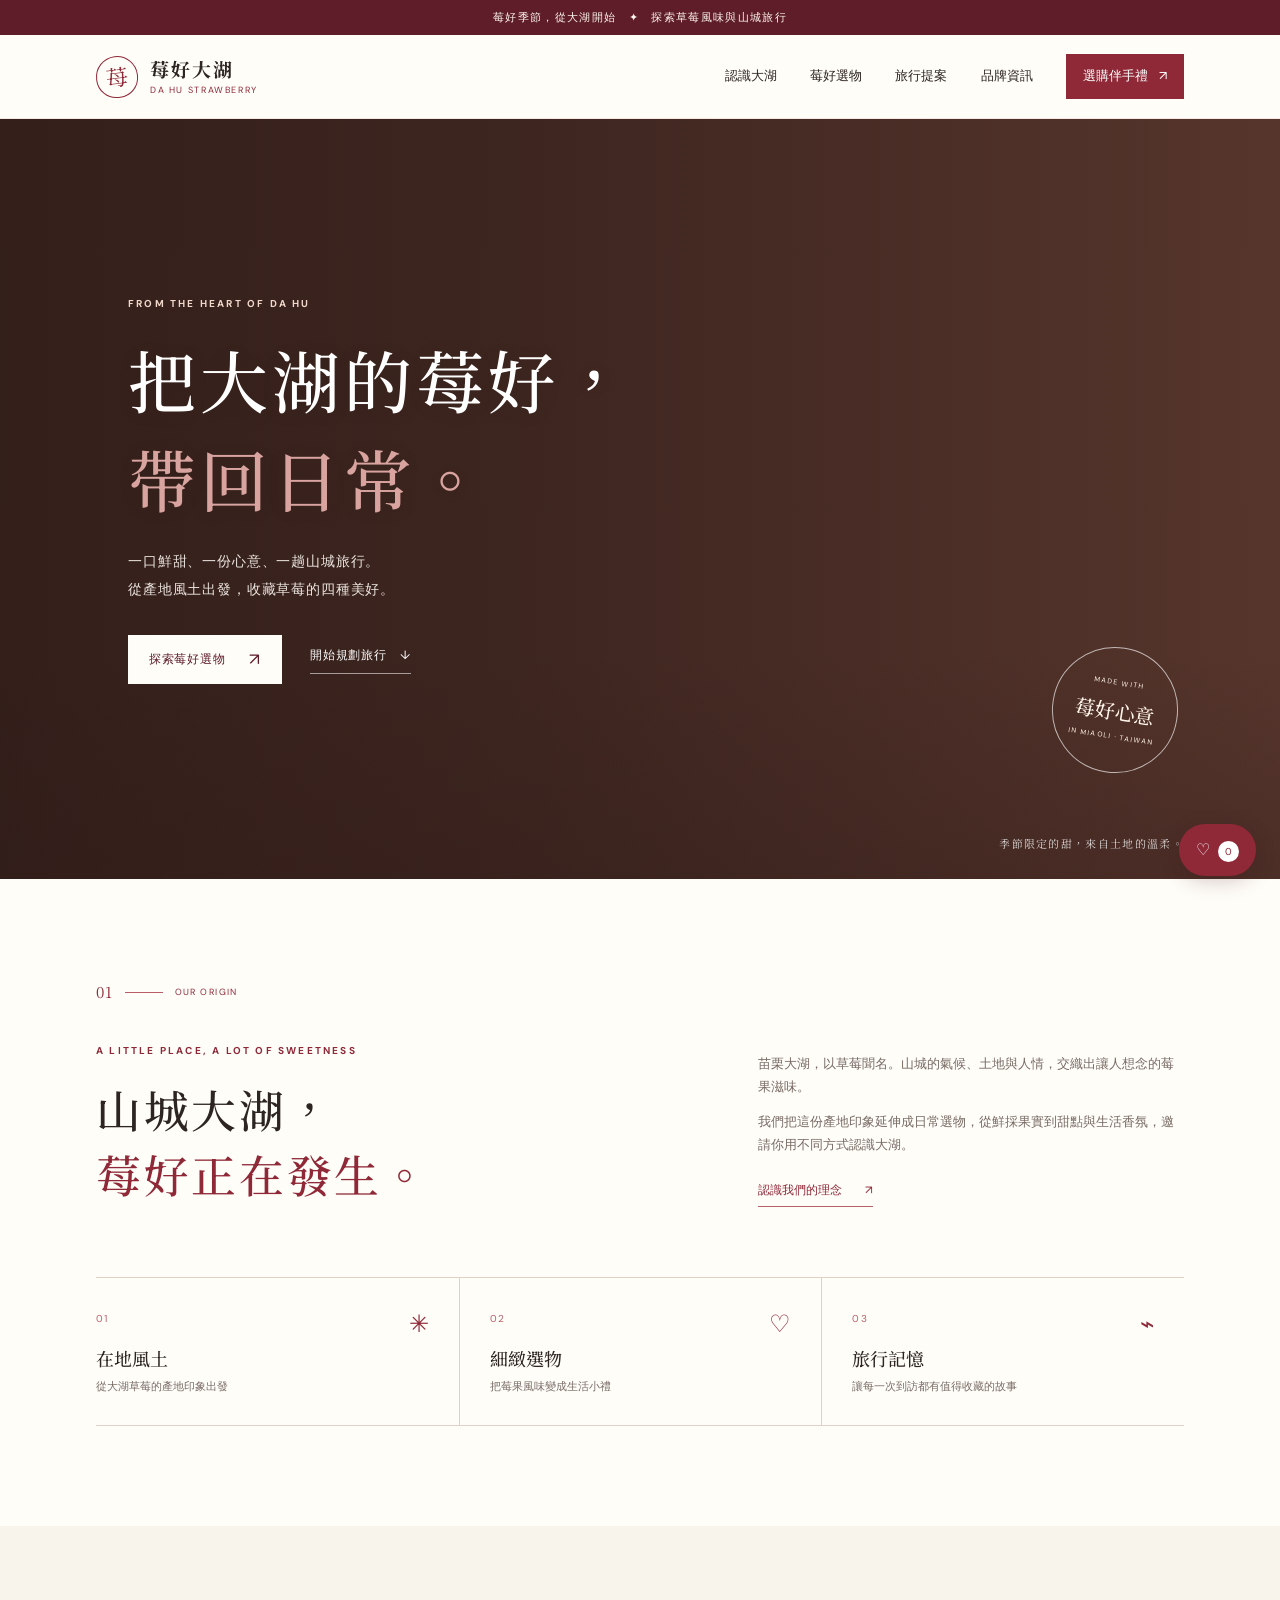
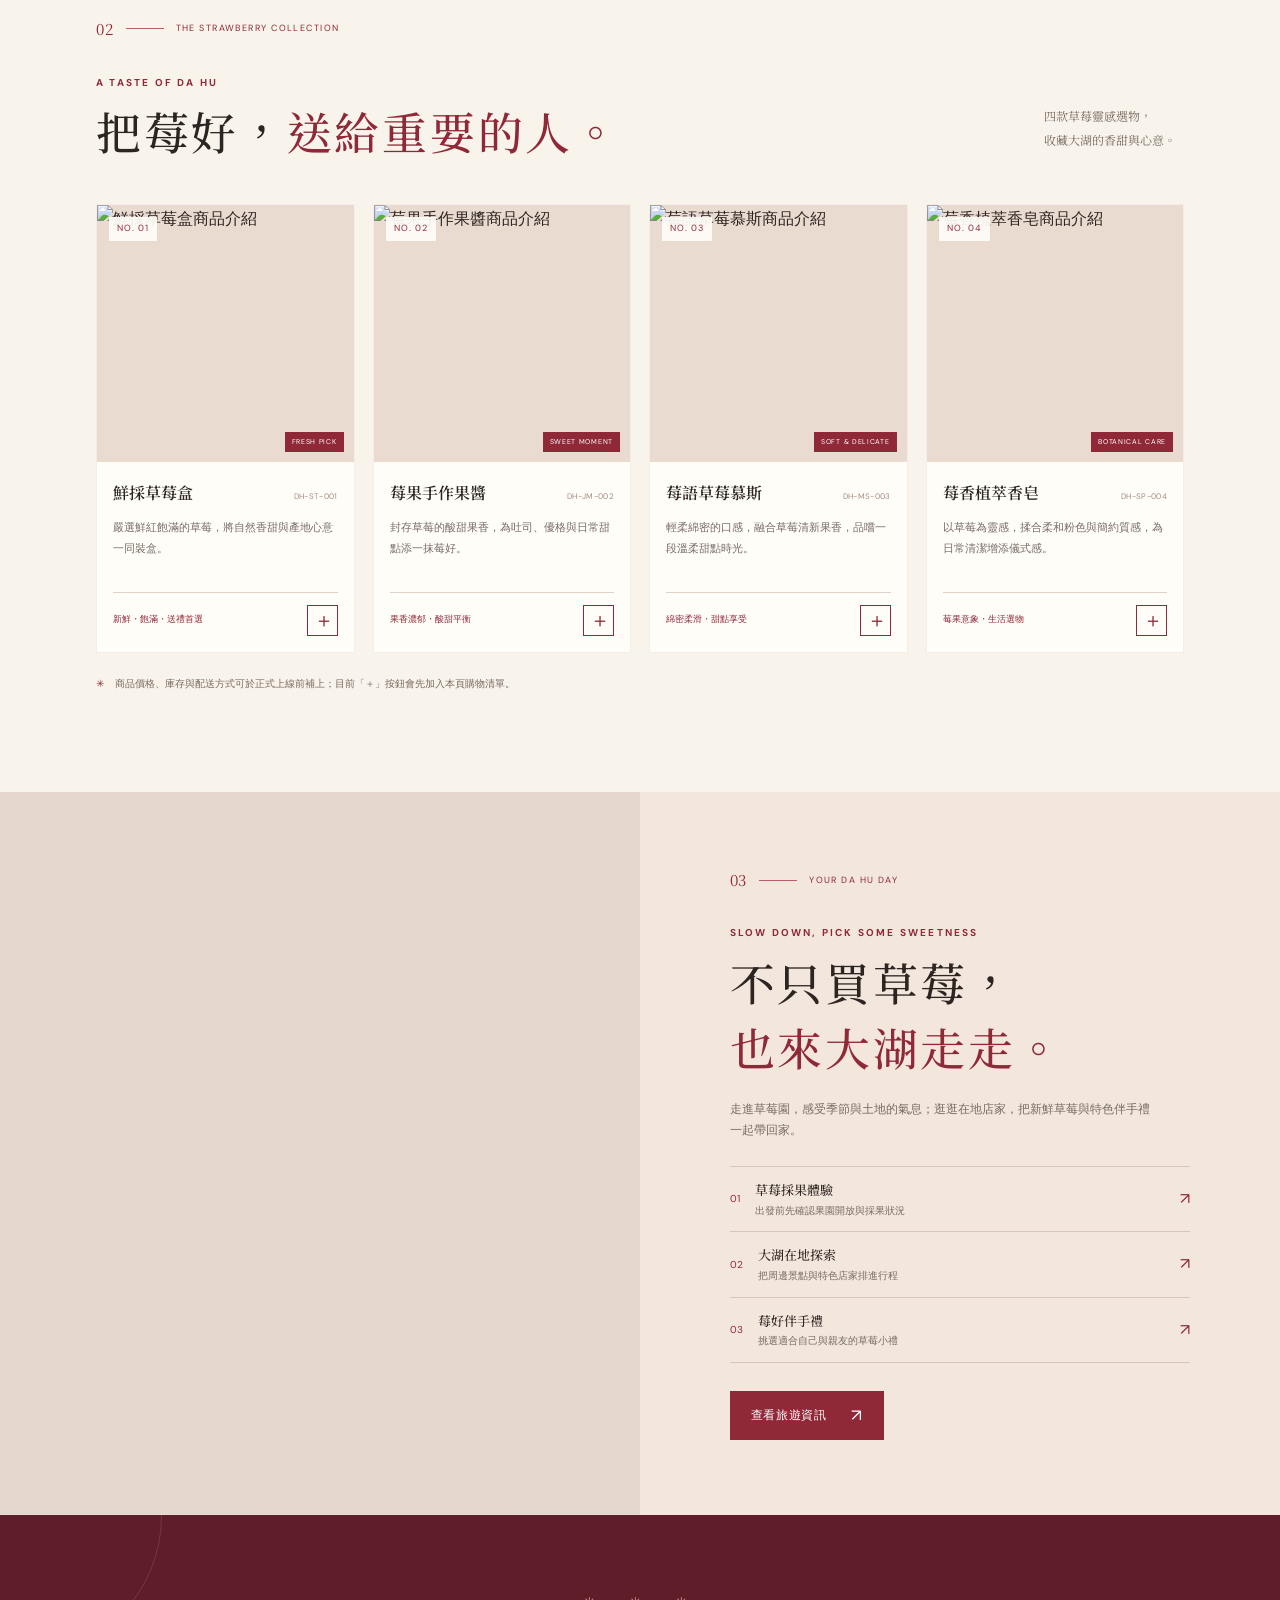
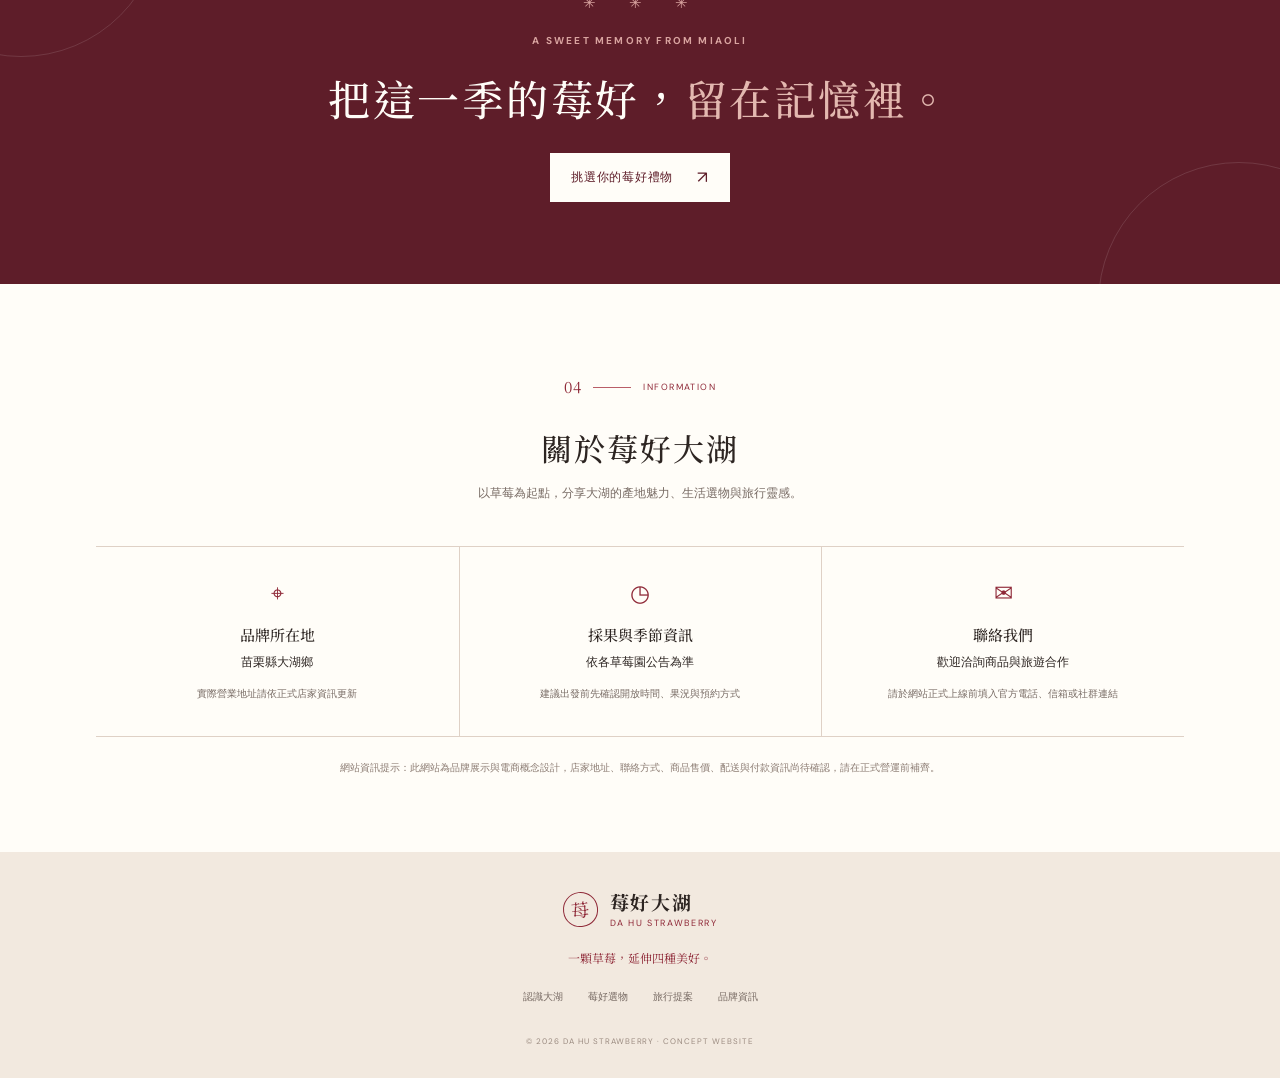
==== website/index.html @ 953836d6 "Add files via upload" ====
<!DOCTYPE html>
<html lang="zh-Hant">
<head>
  <meta charset="UTF-8">
  <meta name="viewport" content="width=device-width, initial-scale=1.0">
  <meta name="description" content="走進苗栗大湖的莓好日常，探索鮮採草莓、草莓果醬、草莓慕斯與草莓香皂，規劃你的大湖草莓小旅行。">
  <title>莓好大湖｜苗栗大湖草莓生活選物</title>
  <link rel="stylesheet" href="styles.css">
</head>
<body>
  <div class="announcement">莓好季節，從大湖開始　✦　探索草莓風味與山城旅行</div>

  <header class="site-header">
    <a class="brand" href="#home" aria-label="莓好大湖首頁">
      <span class="brand-mark">苺</span>
      <span class="brand-copy"><strong>莓好大湖</strong><small>DA HU STRAWBERRY</small></span>
    </a>
    <button class="menu-toggle" id="menuToggle" aria-label="開啟導覽選單" aria-expanded="false">☰</button>
    <nav class="main-nav" id="mainNav">
      <a href="#story">認識大湖</a>
      <a href="#products">莓好選物</a>
      <a href="#travel">旅行提案</a>
      <a href="#about">品牌資訊</a>
      <a class="nav-cta" href="#products">選購伴手禮 <span>↗</span></a>
    </nav>
  </header>

  <main>
    <section class="hero" id="home">
      <div class="hero-image" role="img" aria-label="大湖草莓與自然田園氛圍"></div>
      <div class="hero-shade"></div>
      <div class="hero-content">
        <p class="eyebrow light">FROM THE HEART OF DA HU</p>
        <h1>把大湖的莓好，<br><em>帶回日常。</em></h1>
        <p class="hero-text">一口鮮甜、一份心意、一趟山城旅行。<br>從產地風土出發，收藏草莓的四種美好。</p>
        <div class="hero-actions">
          <a class="button button-light" href="#products">探索莓好選物 <span>↗</span></a>
          <a class="text-link light-link" href="#travel">開始規劃旅行 <span>↓</span></a>
        </div>
      </div>
      <div class="hero-stamp"><span>MADE WITH</span><strong>莓好心意</strong><span>IN MIAOLI · TAIWAN</span></div>
      <div class="hero-caption">季節限定的甜，來自土地的溫柔。</div>
    </section>

    <section class="intro section-wrap" id="story">
      <div class="section-label"><span>01</span><i></i><span>OUR ORIGIN</span></div>
      <div class="intro-grid">
        <div>
          <p class="eyebrow">A LITTLE PLACE, A LOT OF SWEETNESS</p>
          <h2>山城大湖，<br><em>莓好正在發生。</em></h2>
        </div>
        <div class="intro-copy">
          <p>苗栗大湖，以草莓聞名。山城的氣候、土地與人情，交織出讓人想念的莓果滋味。</p>
          <p>我們把這份產地印象延伸成日常選物，從鮮採果實到甜點與生活香氛，邀請你用不同方式認識大湖。</p>
          <a class="underlined-link" href="#about">認識我們的理念 <span>↗</span></a>
        </div>
      </div>
      <div class="value-row">
        <article class="value-item"><span class="value-number">01</span><span class="value-icon">✳</span><h3>在地風土</h3><p>從大湖草莓的產地印象出發</p></article>
        <article class="value-item"><span class="value-number">02</span><span class="value-icon">♡</span><h3>細緻選物</h3><p>把莓果風味變成生活小禮</p></article>
        <article class="value-item"><span class="value-number">03</span><span class="value-icon">⌁</span><h3>旅行記憶</h3><p>讓每一次到訪都有值得收藏的故事</p></article>
      </div>
    </section>

    <section class="products-section" id="products">
      <div class="section-wrap">
        <div class="section-heading">
          <div>
            <div class="section-label"><span>02</span><i></i><span>THE STRAWBERRY COLLECTION</span></div>
            <p class="eyebrow">A TASTE OF DA HU</p>
            <h2>把莓好，<em>送給重要的人。</em></h2>
          </div>
          <p class="heading-note">四款草莓靈感選物，<br>收藏大湖的香甜與心意。</p>
        </div>

        <div class="product-grid">
          <article class="product-card">
            <div class="product-image"><img src="images/01.jpg" alt="鮮採草莓盒商品介紹"><span class="product-index">NO. 01</span><span class="product-tag">FRESH PICK</span></div>
            <div class="product-info"><div class="product-title-row"><h3>鮮採草莓盒</h3><span class="product-code">DH-ST-001</span></div><p>嚴選鮮紅飽滿的草莓，將自然香甜與產地心意一同裝盒。</p><div class="product-bottom"><span class="product-category">新鮮・飽滿・送禮首選</span><button class="add-button" data-product="鮮採草莓盒" aria-label="將鮮採草莓盒加入購物清單">＋</button></div></div>
          </article>
          <article class="product-card">
            <div class="product-image"><img src="images/02.jpg" alt="莓果手作果醬商品介紹"><span class="product-index">NO. 02</span><span class="product-tag">SWEET MOMENT</span></div>
            <div class="product-info"><div class="product-title-row"><h3>莓果手作果醬</h3><span class="product-code">DH-JM-002</span></div><p>封存草莓的酸甜果香，為吐司、優格與日常甜點添一抹莓好。</p><div class="product-bottom"><span class="product-category">果香濃郁・酸甜平衡</span><button class="add-button" data-product="莓果手作果醬" aria-label="將莓果手作果醬加入購物清單">＋</button></div></div>
          </article>
          <article class="product-card">
            <div class="product-image"><img src="images/03.jpg" alt="莓語草莓慕斯商品介紹"><span class="product-index">NO. 03</span><span class="product-tag">SOFT & DELICATE</span></div>
            <div class="product-info"><div class="product-title-row"><h3>莓語草莓慕斯</h3><span class="product-code">DH-MS-003</span></div><p>輕柔綿密的口感，融合草莓清新果香，品嚐一段溫柔甜點時光。</p><div class="product-bottom"><span class="product-category">綿密柔滑・甜點享受</span><button class="add-button" data-product="莓語草莓慕斯" aria-label="將莓語草莓慕斯加入購物清單">＋</button></div></div>
          </article>
          <article class="product-card">
            <div class="product-image"><img src="images/04.jpg" alt="莓香植萃香皂商品介紹"><span class="product-index">NO. 04</span><span class="product-tag">BOTANICAL CARE</span></div>
            <div class="product-info"><div class="product-title-row"><h3>莓香植萃香皂</h3><span class="product-code">DH-SP-004</span></div><p>以草莓為靈感，揉合柔和粉色與簡約質感，為日常清潔增添儀式感。</p><div class="product-bottom"><span class="product-category">莓果意象・生活選物</span><button class="add-button" data-product="莓香植萃香皂" aria-label="將莓香植萃香皂加入購物清單">＋</button></div></div>
          </article>
        </div>
        <div class="shop-note"><span>✳</span> 商品價格、庫存與配送方式可於正式上線前補上；目前「＋」按鈕會先加入本頁購物清單。</div>
      </div>
    </section>

    <section class="travel-section" id="travel">
      <div class="travel-photo" role="img" aria-label="草莓園與山城旅行景色"></div>
      <div class="travel-content">
        <div class="section-label"><span>03</span><i></i><span>YOUR DA HU DAY</span></div>
        <p class="eyebrow">SLOW DOWN, PICK SOME SWEETNESS</p>
        <h2>不只買草莓，<br><em>也來大湖走走。</em></h2>
        <p class="travel-description">走進草莓園，感受季節與土地的氣息；逛逛在地店家，把新鮮草莓與特色伴手禮一起帶回家。</p>
        <div class="travel-steps">
          <div><span>01</span><p><strong>草莓採果體驗</strong><small>出發前先確認果園開放與採果狀況</small></p><b>↗</b></div>
          <div><span>02</span><p><strong>大湖在地探索</strong><small>把周邊景點與特色店家排進行程</small></p><b>↗</b></div>
          <div><span>03</span><p><strong>莓好伴手禮</strong><small>挑選適合自己與親友的草莓小禮</small></p><b>↗</b></div>
        </div>
        <a class="button button-dark" href="#about">查看旅遊資訊 <span>↗</span></a>
      </div>
    </section>

    <section class="visit-banner">
      <div class="visit-pattern">✳　✳　✳</div>
      <p class="eyebrow">A SWEET MEMORY FROM MIAOLI</p>
      <h2>把這一季的莓好，<em>留在記憶裡。</em></h2>
      <a class="button button-light" href="#products">挑選你的莓好禮物 <span>↗</span></a>
    </section>

    <section class="about-section section-wrap" id="about">
      <div class="about-heading">
        <div class="section-label"><span>04</span><i></i><span>INFORMATION</span></div>
        <h2>關於莓好大湖</h2>
        <p>以草莓為起點，分享大湖的產地魅力、生活選物與旅行靈感。</p>
      </div>
      <div class="info-grid">
        <article><span class="info-icon">⌖</span><h3>品牌所在地</h3><p>苗栗縣大湖鄉</p><small>實際營業地址請依正式店家資訊更新</small></article>
        <article><span class="info-icon">◷</span><h3>採果與季節資訊</h3><p>依各草莓園公告為準</p><small>建議出發前先確認開放時間、果況與預約方式</small></article>
        <article><span class="info-icon">✉</span><h3>聯絡我們</h3><p>歡迎洽詢商品與旅遊合作</p><small>請於網站正式上線前填入官方電話、信箱或社群連結</small></article>
      </div>
      <p class="notice">網站資訊提示：此網站為品牌展示與電商概念設計，店家地址、聯絡方式、商品售價、配送與付款資訊尚待確認，請在正式營運前補齊。</p>
    </section>
  </main>

  <footer class="site-footer">
    <a class="brand footer-brand" href="#home"><span class="brand-mark">苺</span><span class="brand-copy"><strong>莓好大湖</strong><small>DA HU STRAWBERRY</small></span></a>
    <p>一顆草莓，延伸四種美好。</p>
    <div class="footer-links"><a href="#story">認識大湖</a><a href="#products">莓好選物</a><a href="#travel">旅行提案</a><a href="#about">品牌資訊</a></div>
    <small class="copyright">© 2026 DA HU STRAWBERRY · CONCEPT WEBSITE</small>
  </footer>

  <div class="cart-toast" id="cartToast" role="status" aria-live="polite"></div>
  <button class="cart-float" id="cartButton" aria-label="查看購物清單">♡ <span id="cartCount">0</span></button>

  <script>
    const menuToggle = document.getElementById('menuToggle');
    const mainNav = document.getElementById('mainNav');
    menuToggle.addEventListener('click', () => {
      const isOpen = mainNav.classList.toggle('is-open');
      menuToggle.setAttribute('aria-expanded', String(isOpen));
    });
    mainNav.querySelectorAll('a').forEach(link => link.addEventListener('click', () => {
      mainNav.classList.remove('is-open');
      menuToggle.setAttribute('aria-expanded', 'false');
    }));

    const cart = [];
    const cartCount = document.getElementById('cartCount');
    const cartToast = document.getElementById('cartToast');
    document.querySelectorAll('.add-button').forEach(button => {
      button.addEventListener('click', () => {
        cart.push(button.dataset.product);
        cartCount.textContent = cart.length;
        cartToast.textContent = `已將「${button.dataset.product}」加入購物清單，目前共 ${cart.length} 件。`;
        cartToast.classList.add('show');
        window.clearTimeout(window.__cartToastTimer);
        window.__cartToastTimer = window.setTimeout(() => cartToast.classList.remove('show'), 2600);
      });
    });
    document.getElementById('cartButton').addEventListener('click', () => {
      if (!cart.length) {
        cartToast.textContent = '購物清單目前是空的，先挑選一份莓好禮物吧！';
      } else {
        cartToast.textContent = '購物清單：' + cart.join('、') + '。正式結帳功能可於串接金流與訂單系統後啟用。';
      }
      cartToast.classList.add('show');
      window.clearTimeout(window.__cartToastTimer);
      window.__cartToastTimer = window.setTimeout(() => cartToast.classList.remove('show'), 3600);
    });
  </script>
</body>
</html>
---- website/styles.css ----
@import url('https://fonts.googleapis.com/css2?family=Noto+Serif+TC:wght@400;500;600;700;900&family=DM+Sans:wght@400;500;600;700&display=swap');

:root {
  --berry: #8f2938;
  --berry-dark: #5e1d29;
  --berry-soft: #b95e68;
  --cream: #f8f3eb;
  --paper: #fffdf8;
  --pink: #ead0ca;
  --ink: #2d2522;
  --muted: #786b64;
  --line: #dfd1c6;
  --serif: 'Noto Serif TC', 'Songti TC', serif;
  --sans: 'DM Sans', 'Noto Sans TC', sans-serif;
}
* { box-sizing: border-box; }
html { scroll-behavior: smooth; scroll-padding-top: 86px; }
body { margin: 0; color: var(--ink); background: var(--paper); font-family: var(--sans); line-height: 1.75; }
a { color: inherit; text-decoration: none; }
button { font: inherit; }
.announcement { padding: 8px 16px; text-align: center; background: var(--berry-dark); color: #fff6ed; font-size: 11px; letter-spacing: .12em; }
.site-header { height: 84px; padding: 0 7.5%; display: flex; align-items: center; justify-content: space-between; background: rgba(255,253,248,.96); position: sticky; top: 0; z-index: 20; border-bottom: 1px solid rgba(143,41,56,.1); backdrop-filter: blur(12px); }
.brand { display: inline-flex; align-items: center; gap: 12px; flex-shrink: 0; }
.brand-mark { width: 42px; height: 42px; display: grid; place-items: center; border: 1px solid var(--berry); color: var(--berry); border-radius: 50% 50% 48% 48%; font-family: var(--serif); font-size: 22px; transform: rotate(-7deg); }
.brand-copy { display: flex; flex-direction: column; line-height: 1.3; }
.brand-copy strong { font-family: var(--serif); font-size: 19px; letter-spacing: .1em; }
.brand-copy small { color: var(--berry); font-size: 9px; letter-spacing: .18em; margin-top: 4px; }
.main-nav { display: flex; align-items: center; gap: clamp(18px, 2.6vw, 38px); font-size: 13px; }
.main-nav > a:not(.nav-cta) { transition: color .2s; }
.main-nav > a:not(.nav-cta):hover { color: var(--berry); }
.nav-cta { padding: 11px 17px; background: var(--berry); color: white; }
.nav-cta span { margin-left: 8px; }
.menu-toggle { display: none; border: 0; background: none; font-size: 25px; color: var(--berry); cursor: pointer; }
.hero { min-height: 650px; height: min(760px, 78vw); max-height: 820px; position: relative; display: flex; align-items: center; overflow: hidden; background: #5a382e; color: white; }
.hero-image { position: absolute; inset: 0; background-image: linear-gradient(90deg, rgba(39,23,20,.76) 0%, rgba(39,23,20,.54) 43%, rgba(39,23,20,.08) 100%), url('https://images.unsplash.com/photo-1464965911861-746a04b4bca6?auto=format&fit=crop&w=2200&q=85'); background-size: cover; background-position: center 52%; transform: scale(1.01); }
.hero-shade { position: absolute; inset: 0; background: linear-gradient(0deg, rgba(44,24,22,.25), transparent 30%); }
.hero-content { position: relative; z-index: 1; width: min(620px, 70%); margin-left: 10%; padding: 70px 0 90px; }
.eyebrow { color: var(--berry); font-size: 10px; letter-spacing: .22em; font-weight: 700; margin: 0 0 18px; }
.eyebrow.light { color: #f2d9cc; }
.hero h1, h2 { font-family: var(--serif); font-weight: 500; letter-spacing: .06em; line-height: 1.45; }
.hero h1 { font-size: clamp(42px, 5.3vw, 72px); margin: 0 0 20px; text-shadow: 0 2px 22px rgba(0,0,0,.08); }
h1 em, h2 em { color: #d9a4a0; font-style: normal; }
.hero-text { color: rgba(255,250,244,.9); font-size: 14px; letter-spacing: .06em; line-height: 2; }
.hero-actions { display: flex; align-items: center; gap: 28px; margin-top: 32px; }
.button { display: inline-flex; align-items: center; gap: 24px; padding: 14px 21px; font-size: 12px; letter-spacing: .06em; transition: transform .2s, background .2s; }
.button:hover { transform: translateY(-2px); }
.button-light { background: var(--paper); color: var(--berry-dark); }
.button-dark { background: var(--berry); color: white; }
.button span { font-size: 17px; line-height: 1; }
.text-link { font-size: 12px; letter-spacing: .06em; }
.light-link { color: white; border-bottom: 1px solid rgba(255,255,255,.55); padding-bottom: 7px; }
.light-link span { margin-left: 10px; }
.hero-stamp { position: absolute; z-index: 1; right: 8%; bottom: 14%; width: 126px; height: 126px; border: 1px solid rgba(255,255,255,.65); border-radius: 50%; display: flex; flex-direction: column; align-items: center; justify-content: center; color: #fff4e8; transform: rotate(9deg); text-align: center; }
.hero-stamp span { font-size: 7px; letter-spacing: .17em; }
.hero-stamp strong { font-family: var(--serif); font-size: 20px; font-weight: 500; margin: 3px 0; }
.hero-caption { position: absolute; right: 7.5%; bottom: 26px; font-family: var(--serif); font-size: 11px; letter-spacing: .12em; color: rgba(255,255,255,.8); }
.section-wrap { width: min(1160px, 85%); margin: 0 auto; }
.intro { padding-top: 100px; padding-bottom: 100px; }
.section-label { display: flex; align-items: center; gap: 12px; color: var(--berry); font-size: 9px; letter-spacing: .16em; }
.section-label span:first-child { font-family: var(--serif); font-size: 15px; letter-spacing: .05em; }
.section-label i { display: block; width: 38px; height: 1px; background: var(--berry-soft); }
.intro-grid { display: grid; grid-template-columns: 1fr .8fr; gap: 12%; margin-top: 36px; align-items: end; }
.intro h2, .section-heading h2, .travel-content h2 { margin: 0; font-size: clamp(31px, 3.5vw, 47px); }
.intro h2 em, .section-heading h2 em, .travel-content h2 em, .visit-banner h2 em { color: var(--berry); }
.intro-copy { color: var(--muted); font-size: 13px; }
.intro-copy p { margin: 0 0 13px; }
.underlined-link { display: inline-block; color: var(--berry); margin-top: 10px; padding-bottom: 5px; border-bottom: 1px solid var(--berry-soft); font-size: 12px; }
.underlined-link span { margin-left: 20px; }
.value-row { margin-top: 70px; display: grid; grid-template-columns: repeat(3, 1fr); border-top: 1px solid var(--line); border-bottom: 1px solid var(--line); }
.value-item { padding: 25px 30px 28px 0; position: relative; }
.value-item + .value-item { border-left: 1px solid var(--line); padding-left: 30px; }
.value-number { font-size: 10px; letter-spacing: .12em; color: var(--berry-soft); }
.value-icon { float: right; font-size: 24px; color: var(--berry); }
.value-item h3 { font-family: var(--serif); font-size: 18px; font-weight: 500; margin: 12px 0 3px; }
.value-item p { color: var(--muted); font-size: 11px; margin: 0; }
.products-section { padding: 90px 0 100px; background: var(--cream); }
.section-heading { display: flex; justify-content: space-between; align-items: end; gap: 24px; margin-bottom: 40px; }
.section-heading .eyebrow { margin-top: 32px; margin-bottom: 8px; }
.heading-note { font-family: var(--serif); color: var(--muted); font-size: 12px; line-height: 2; padding-right: 8px; }
.product-grid { display: grid; grid-template-columns: repeat(4, minmax(0, 1fr)); gap: 18px; }
.product-card { background: var(--paper); border: 1px solid rgba(143,41,56,.08); transition: transform .25s, box-shadow .25s; }
.product-card:hover { transform: translateY(-5px); box-shadow: 0 14px 34px rgba(83,43,34,.09); }
.product-image { position: relative; aspect-ratio: 1 / 1; overflow: hidden; background: #eadbd1; }
.product-image img { width: 100%; height: 100%; object-fit: cover; display: block; transition: transform .5s; }
.product-card:hover .product-image img { transform: scale(1.04); }
.product-index { position: absolute; left: 12px; top: 12px; background: rgba(255,253,248,.93); color: var(--berry); padding: 4px 8px; font-size: 9px; letter-spacing: .12em; }
.product-tag { position: absolute; right: 10px; bottom: 10px; color: white; background: var(--berry); padding: 4px 7px; font-size: 7px; letter-spacing: .1em; }
.product-info { padding: 17px 16px 16px; }
.product-title-row { display: flex; justify-content: space-between; align-items: baseline; gap: 8px; flex-wrap: wrap; }
.product-title-row h3 { margin: 0; font-family: var(--serif); font-size: 16px; font-weight: 600; }
.product-code { color: #a48c80; font-size: 8px; letter-spacing: .04em; }
.product-info > p { color: var(--muted); font-size: 11px; line-height: 1.9; min-height: 62px; margin: 10px 0 13px; }
.product-bottom { border-top: 1px solid var(--line); padding-top: 12px; display: flex; align-items: center; justify-content: space-between; gap: 8px; }
.product-category { font-size: 9px; color: var(--berry); }
.add-button { width: 31px; height: 31px; flex-shrink: 0; border: 1px solid var(--berry); color: var(--berry); background: transparent; cursor: pointer; font-size: 20px; line-height: 1; transition: background .2s, color .2s; }
.add-button:hover { color: white; background: var(--berry); }
.shop-note { margin-top: 22px; color: var(--muted); font-size: 10px; }
.shop-note span { color: var(--berry); margin-right: 8px; }
.travel-section { display: grid; grid-template-columns: 1fr 1fr; min-height: 650px; background: #f3e6dd; }
.travel-photo { min-height: 520px; background-image: linear-gradient(0deg, rgba(54,35,28,.08), rgba(54,35,28,.08)), url('https://images.unsplash.com/photo-1490750967868-88aa4486c946?auto=format&fit=crop&w=1200&q=85'); background-size: cover; background-position: center; }
.travel-content { padding: 75px clamp(35px, 7vw, 100px); align-self: center; }
.travel-content .eyebrow { margin-top: 30px; margin-bottom: 9px; }
.travel-description { color: var(--muted); font-size: 12px; max-width: 420px; margin: 19px 0 25px; }
.travel-steps { margin-bottom: 28px; border-top: 1px solid #d8c5ba; }
.travel-steps > div { display: flex; align-items: center; gap: 15px; padding: 12px 0; border-bottom: 1px solid #d8c5ba; }
.travel-steps > div > span { color: var(--berry); font-size: 10px; }
.travel-steps p { flex: 1; display: flex; flex-direction: column; margin: 0; }
.travel-steps strong { font-family: var(--serif); font-size: 13px; font-weight: 500; }
.travel-steps small { color: var(--muted); font-size: 10px; }
.travel-steps b { color: var(--berry); font-weight: 400; }
.visit-banner { text-align: center; padding: 75px 20px 82px; color: var(--paper); background: var(--berry-dark); position: relative; overflow: hidden; }
.visit-banner:before, .visit-banner:after { content: ''; position: absolute; width: 280px; height: 280px; border: 1px solid rgba(255,255,255,.12); border-radius: 50%; }
.visit-banner:before { left: -120px; top: -140px; }
.visit-banner:after { right: -100px; bottom: -160px; }
.visit-pattern { color: #d9a4a0; letter-spacing: .6em; font-size: 15px; margin-bottom: 16px; }
.visit-banner .eyebrow { color: #d9a4a0; }
.visit-banner h2 { font-size: clamp(27px, 3.3vw, 42px); margin: 0 0 25px; }
.visit-banner h2 em { color: #e3b8b0; }
.visit-banner .button { position: relative; z-index: 1; }
.about-section { padding-top: 90px; padding-bottom: 75px; }
.about-heading { text-align: center; }
.about-heading .section-label { justify-content: center; }
.about-heading h2 { font-size: 31px; margin: 25px 0 8px; }
.about-heading > p { color: var(--muted); font-size: 12px; }
.info-grid { display: grid; grid-template-columns: repeat(3, 1fr); margin-top: 42px; border-top: 1px solid var(--line); border-bottom: 1px solid var(--line); }
.info-grid article { padding: 26px 26px 30px; text-align: center; }
.info-grid article + article { border-left: 1px solid var(--line); }
.info-icon { font-size: 23px; color: var(--berry); }
.info-grid h3 { font-family: var(--serif); font-size: 15px; font-weight: 500; margin: 9px 0 4px; }
.info-grid p { font-size: 12px; margin: 0 0 5px; }
.info-grid small { color: var(--muted); font-size: 10px; }
.notice { margin: 22px auto 0; max-width: 850px; color: #8c7c73; font-size: 10px; text-align: center; }
.site-footer { background: #f2e9df; text-align: center; padding: 38px 20px 25px; }
.footer-brand { justify-content: center; }
.footer-brand .brand-mark { width: 35px; height: 35px; font-size: 18px; }
.footer-brand .brand-copy { text-align: left; }
.site-footer > p { font-family: var(--serif); color: var(--berry); font-size: 12px; margin: 17px 0; }
.footer-links { display: flex; justify-content: center; gap: 25px; flex-wrap: wrap; font-size: 10px; color: var(--muted); margin: 20px 0; }
.copyright { color: #9b8b80; font-size: 8px; letter-spacing: .12em; }
.cart-float { position: fixed; right: 24px; bottom: 24px; z-index: 25; border: 0; border-radius: 50px; padding: 12px 17px; background: var(--berry); color: white; box-shadow: 0 5px 20px rgba(65,20,27,.22); cursor: pointer; font-size: 16px; }
.cart-float span { display: inline-grid; place-items: center; min-width: 21px; height: 21px; margin-left: 4px; border-radius: 50%; background: white; color: var(--berry); font-size: 10px; }
.cart-toast { position: fixed; z-index: 30; left: 50%; bottom: 86px; transform: translate(-50%, 12px); opacity: 0; pointer-events: none; background: #2f2623; color: white; padding: 12px 18px; max-width: min(90vw, 560px); font-size: 12px; box-shadow: 0 8px 25px rgba(0,0,0,.15); transition: opacity .25s, transform .25s; }
.cart-toast.show { opacity: 1; transform: translate(-50%, 0); }

@media (max-width: 1000px) {
  .site-header { padding: 0 5%; }
  .main-nav { gap: 17px; }
  .product-grid { grid-template-columns: repeat(2, minmax(0, 1fr)); gap: 20px; }
  .product-info > p { min-height: 42px; }
  .travel-content { padding: 55px 7%; }
  .hero-content { margin-left: 7%; }
}
@media (max-width: 700px) {
  .announcement { font-size: 9px; letter-spacing: .05em; }
  .site-header { height: 72px; }
  .brand-copy strong { font-size: 16px; }
  .brand-mark { width: 36px; height: 36px; }
  .menu-toggle { display: block; }
  .main-nav { display: none; position: absolute; top: 72px; left: 0; right: 0; background: var(--paper); padding: 16px 6% 22px; border-bottom: 1px solid var(--line); flex-direction: column; align-items: stretch; gap: 0; box-shadow: 0 12px 20px rgba(40,20,20,.08); }
  .main-nav.is-open { display: flex; }
  .main-nav > a { padding: 12px 0; }
  .main-nav .nav-cta { padding: 12px 15px; margin-top: 8px; }
  .hero { height: 690px; min-height: 0; max-height: none; align-items: end; }
  .hero-image { background-position: 58% center; background-image: linear-gradient(90deg, rgba(39,23,20,.72), rgba(39,23,20,.22)), linear-gradient(0deg, rgba(39,23,20,.48), transparent 80%), url('https://images.unsplash.com/photo-1464965911861-746a04b4bca6?auto=format&fit=crop&w=1200&q=85'); }
  .hero-content { width: 88%; margin: 0 auto; padding: 0 0 105px; }
  .hero h1 { font-size: clamp(40px, 11vw, 58px); }
  .hero-text { font-size: 12px; }
  .hero-actions { gap: 18px; flex-wrap: wrap; }
  .hero-stamp { width: 88px; height: 88px; right: 7%; top: 8%; bottom: auto; }
  .hero-stamp strong { font-size: 15px; }
  .hero-stamp span { font-size: 5px; }
  .hero-caption { right: 6%; bottom: 17px; font-size: 9px; }
  .section-wrap { width: 88%; }
  .intro { padding-top: 68px; padding-bottom: 65px; }
  .intro-grid { grid-template-columns: 1fr; gap: 22px; margin-top: 25px; }
  .intro h2, .section-heading h2, .travel-content h2 { font-size: 32px; }
  .value-row { margin-top: 42px; grid-template-columns: 1fr; }
  .value-item, .value-item + .value-item { padding: 18px 0; border-left: 0; }
  .value-item + .value-item { border-top: 1px solid var(--line); }
  .value-icon { margin-right: 4px; }
  .products-section { padding: 65px 0; }
  .section-heading { display: block; margin-bottom: 27px; }
  .section-heading .eyebrow { margin-top: 25px; }
  .heading-note { margin: 14px 0 0; }
  .product-grid { gap: 12px; }
  .product-info { padding: 12px 11px; }
  .product-title-row h3 { font-size: 14px; }
  .product-code { font-size: 7px; }
  .product-info > p { font-size: 10px; min-height: 78px; }
  .product-category { font-size: 8px; }
  .product-index { left: 7px; top: 7px; font-size: 7px; }
  .product-tag { right: 6px; bottom: 6px; font-size: 6px; }
  .add-button { width: 27px; height: 27px; }
  .travel-section { grid-template-columns: 1fr; }
  .travel-photo { min-height: 320px; }
  .travel-content { padding: 48px 6% 58px; }
  .travel-content .eyebrow { margin-top: 25px; }
  .visit-banner { padding: 60px 22px; }
  .about-section { padding-top: 65px; padding-bottom: 55px; }
  .info-grid { grid-template-columns: 1fr; margin-top: 28px; }
  .info-grid article { padding: 22px 10px; }
  .info-grid article + article { border-left: 0; border-top: 1px solid var(--line); }
  .footer-links { gap: 15px; }
  .cart-float { right: 14px; bottom: 14px; }
}
@media (max-width: 390px) {
  .product-grid { grid-template-columns: 1fr; }
  .product-image { aspect-ratio: 1.12 / 1; }
  .product-info > p { min-height: 0; }
  .hero-actions { align-items: flex-start; flex-direction: column; }
}
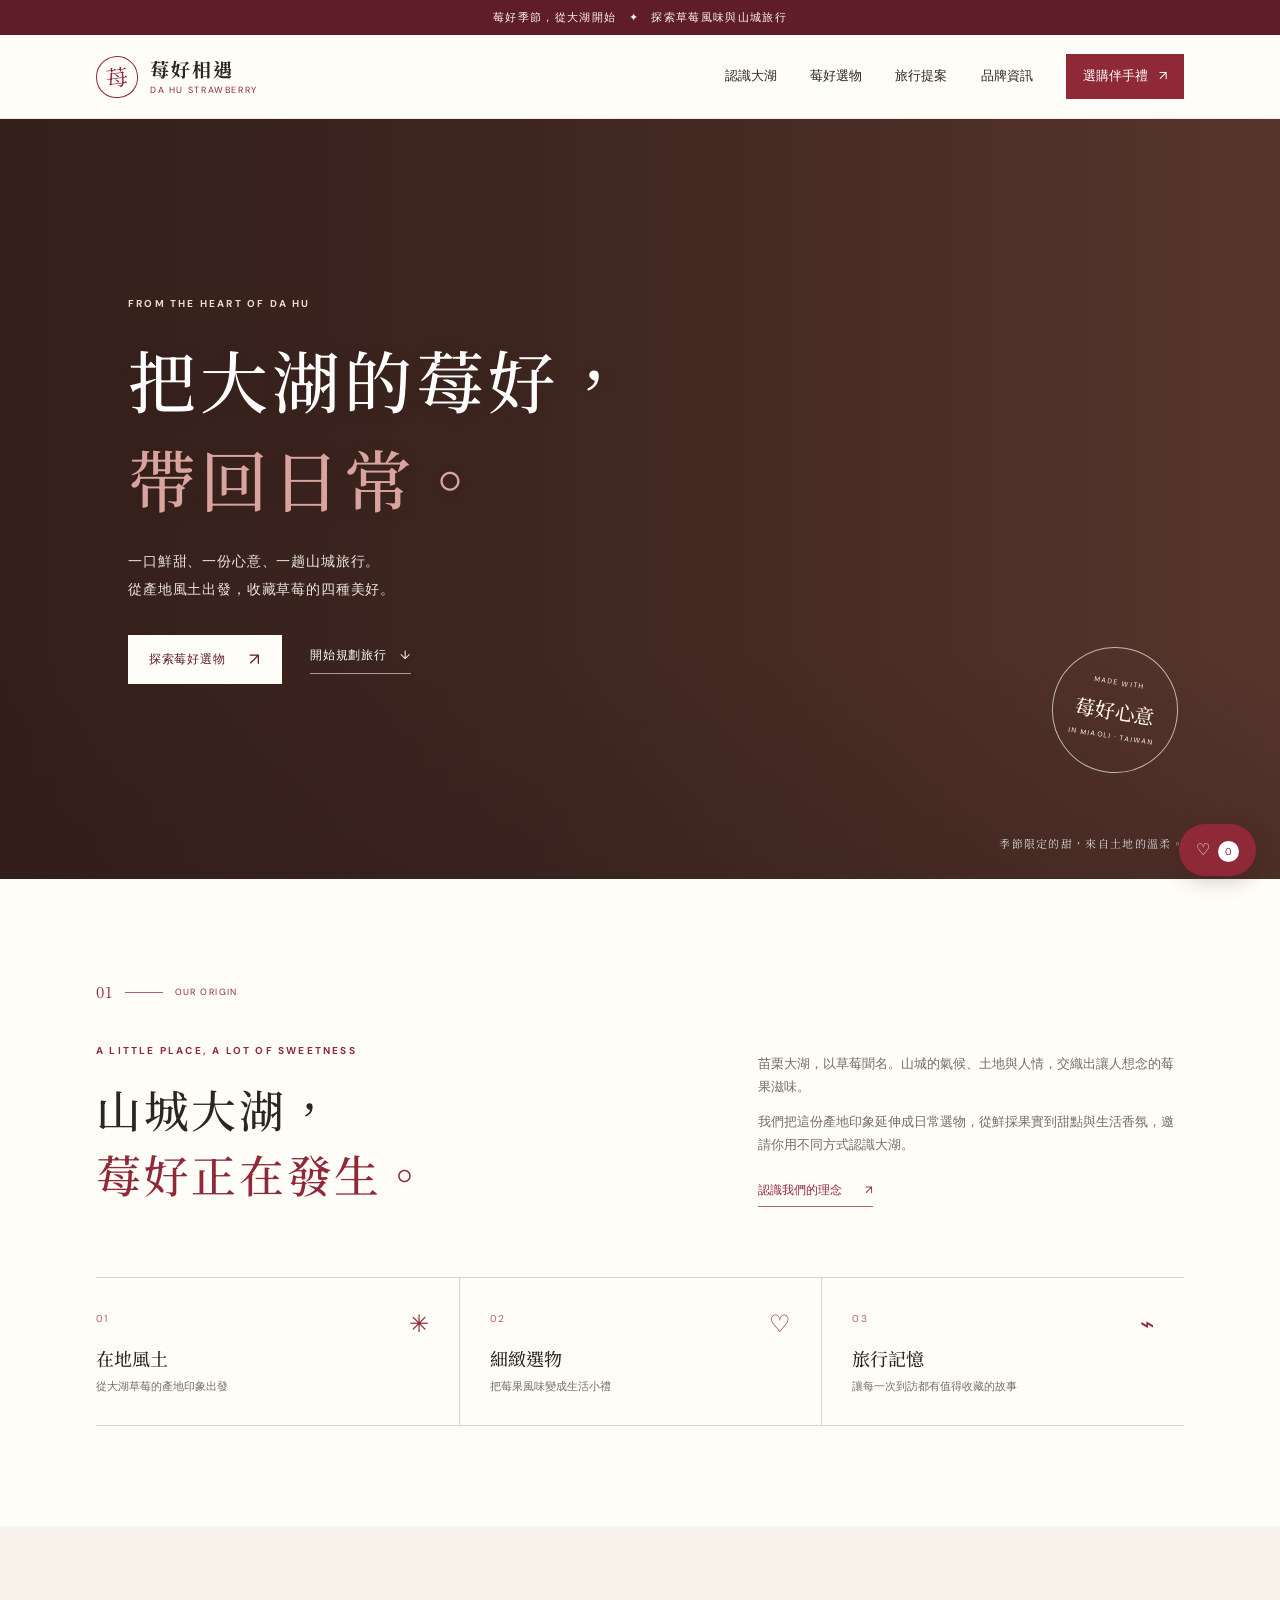
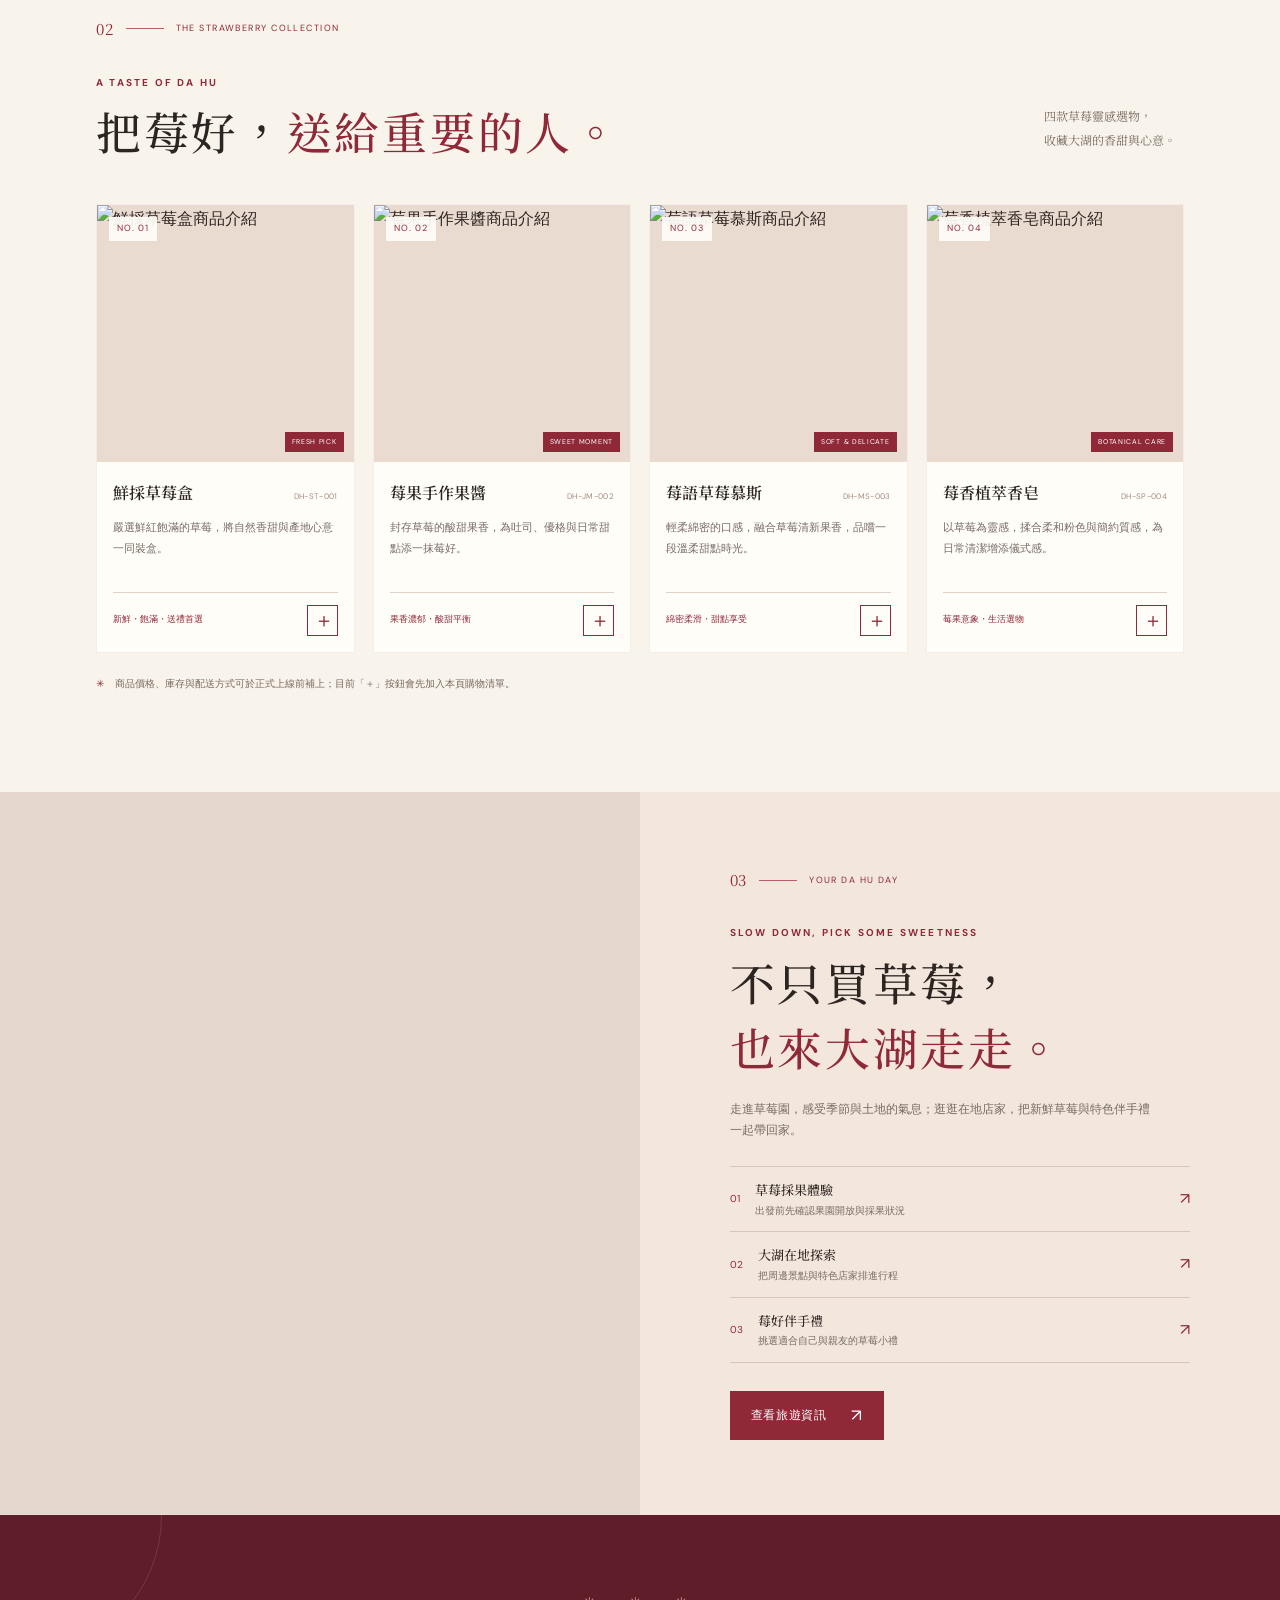
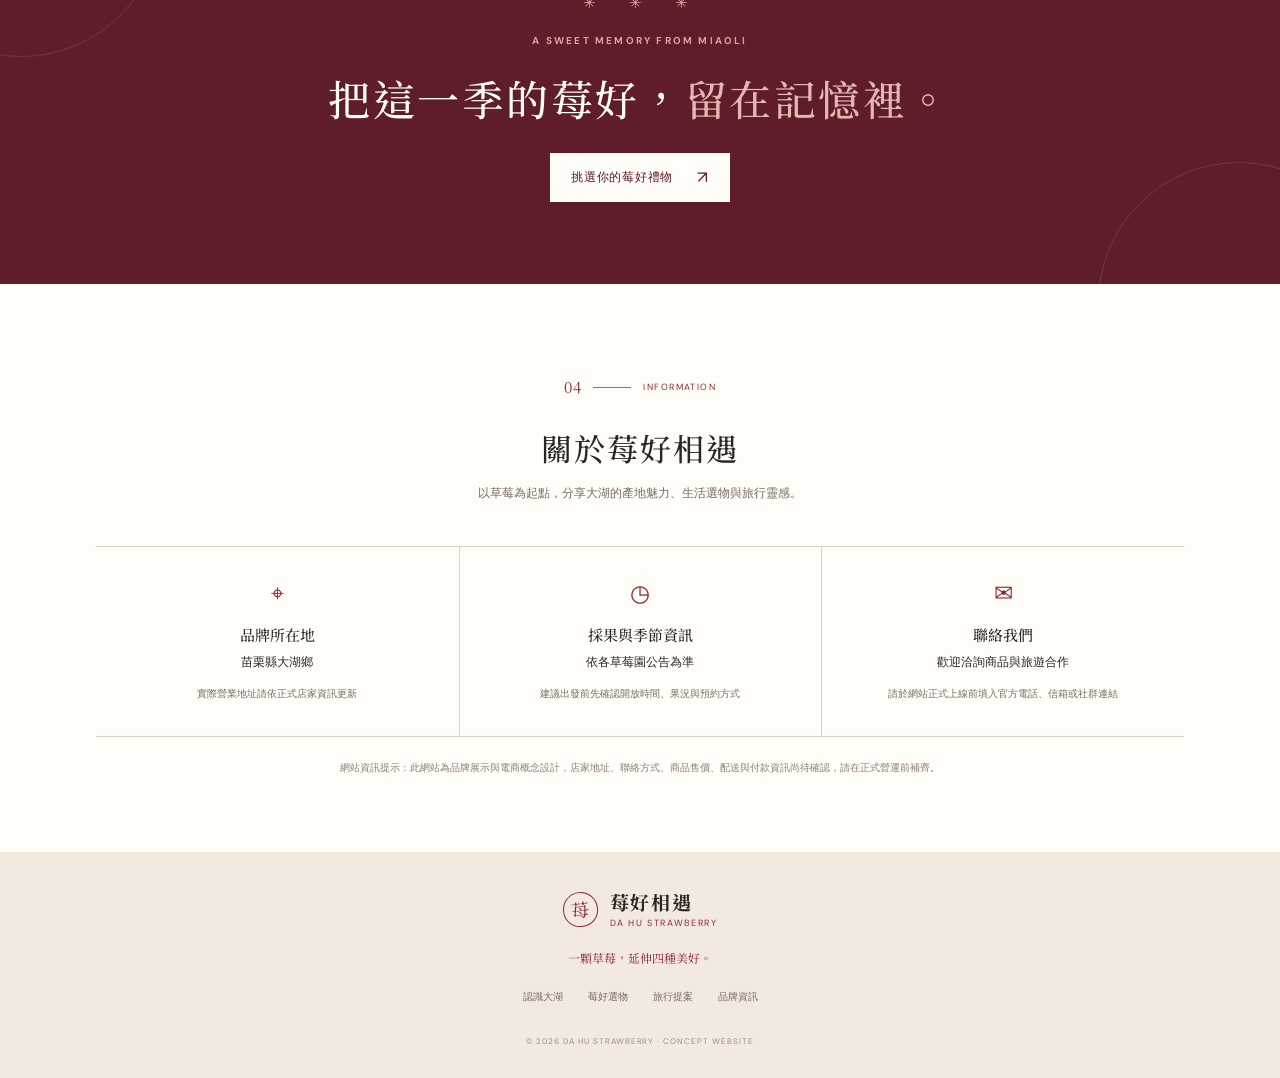
==== commit dd0a9895: "Add files via upload" ====
--- a/website/index.html
+++ b/website/index.html
@@ -4,16 +4,16 @@
   <meta charset="UTF-8">
   <meta name="viewport" content="width=device-width, initial-scale=1.0">
   <meta name="description" content="走進苗栗大湖的莓好日常，探索鮮採草莓、草莓果醬、草莓慕斯與草莓香皂，規劃你的大湖草莓小旅行。">
-  <title>莓好大湖｜苗栗大湖草莓生活選物</title>
+  <title>莓好相遇｜苗栗大湖草莓生活選物</title>
   <link rel="stylesheet" href="styles.css">
 </head>
 <body>
   <div class="announcement">莓好季節，從大湖開始　✦　探索草莓風味與山城旅行</div>
 
   <header class="site-header">
-    <a class="brand" href="#home" aria-label="莓好大湖首頁">
+    <a class="brand" href="#home" aria-label="莓好相遇首頁">
       <span class="brand-mark">苺</span>
-      <span class="brand-copy"><strong>莓好大湖</strong><small>DA HU STRAWBERRY</small></span>
+      <span class="brand-copy"><strong>莓好相遇</strong><small>DA HU STRAWBERRY</small></span>
     </a>
     <button class="menu-toggle" id="menuToggle" aria-label="開啟導覽選單" aria-expanded="false">☰</button>
     <nav class="main-nav" id="mainNav">
@@ -75,20 +75,20 @@
 
         <div class="product-grid">
           <article class="product-card">
-            <div class="product-image"><img src="images/01.jpg" alt="鮮採草莓盒商品介紹"><span class="product-index">NO. 01</span><span class="product-tag">FRESH PICK</span></div>
-            <div class="product-info"><div class="product-title-row"><h3>鮮採草莓盒</h3><span class="product-code">DH-ST-001</span></div><p>嚴選鮮紅飽滿的草莓，將自然香甜與產地心意一同裝盒。</p><div class="product-bottom"><span class="product-category">新鮮・飽滿・送禮首選</span><button class="add-button" data-product="鮮採草莓盒" aria-label="將鮮採草莓盒加入購物清單">＋</button></div></div>
+            <div class="product-image product-open" role="button" tabindex="0" data-detail="0" aria-label="查看鮮採草莓盒詳細介紹"><img src="images/01.jpg" alt="鮮採草莓盒商品介紹"><span class="product-index">NO. 01</span><span class="product-tag">FRESH PICK</span></div>
+            <div class="product-info"><div class="product-title-row"><h3><button class="title-open" data-detail="0" aria-label="查看鮮採草莓盒詳細介紹">鮮採草莓盒</button></h3><span class="product-code">DH-ST-001</span></div><p>嚴選鮮紅飽滿的草莓，將自然香甜與產地心意一同裝盒。</p><div class="product-bottom"><span class="product-category">新鮮・飽滿・送禮首選</span><button class="add-button" data-product="鮮採草莓盒" aria-label="將鮮採草莓盒加入購物清單">＋</button></div></div>
           </article>
           <article class="product-card">
-            <div class="product-image"><img src="images/02.jpg" alt="莓果手作果醬商品介紹"><span class="product-index">NO. 02</span><span class="product-tag">SWEET MOMENT</span></div>
-            <div class="product-info"><div class="product-title-row"><h3>莓果手作果醬</h3><span class="product-code">DH-JM-002</span></div><p>封存草莓的酸甜果香，為吐司、優格與日常甜點添一抹莓好。</p><div class="product-bottom"><span class="product-category">果香濃郁・酸甜平衡</span><button class="add-button" data-product="莓果手作果醬" aria-label="將莓果手作果醬加入購物清單">＋</button></div></div>
+            <div class="product-image product-open" role="button" tabindex="0" data-detail="1" aria-label="查看莓果手作果醬詳細介紹"><img src="images/02.jpg" alt="莓果手作果醬商品介紹"><span class="product-index">NO. 02</span><span class="product-tag">SWEET MOMENT</span></div>
+            <div class="product-info"><div class="product-title-row"><h3><button class="title-open" data-detail="1" aria-label="查看莓果手作果醬詳細介紹">莓果手作果醬</button></h3><span class="product-code">DH-JM-002</span></div><p>封存草莓的酸甜果香，為吐司、優格與日常甜點添一抹莓好。</p><div class="product-bottom"><span class="product-category">果香濃郁・酸甜平衡</span><button class="add-button" data-product="莓果手作果醬" aria-label="將莓果手作果醬加入購物清單">＋</button></div></div>
           </article>
           <article class="product-card">
-            <div class="product-image"><img src="images/03.jpg" alt="莓語草莓慕斯商品介紹"><span class="product-index">NO. 03</span><span class="product-tag">SOFT & DELICATE</span></div>
-            <div class="product-info"><div class="product-title-row"><h3>莓語草莓慕斯</h3><span class="product-code">DH-MS-003</span></div><p>輕柔綿密的口感，融合草莓清新果香，品嚐一段溫柔甜點時光。</p><div class="product-bottom"><span class="product-category">綿密柔滑・甜點享受</span><button class="add-button" data-product="莓語草莓慕斯" aria-label="將莓語草莓慕斯加入購物清單">＋</button></div></div>
+            <div class="product-image product-open" role="button" tabindex="0" data-detail="2" aria-label="查看莓語草莓慕斯詳細介紹"><img src="images/03.jpg" alt="莓語草莓慕斯商品介紹"><span class="product-index">NO. 03</span><span class="product-tag">SOFT & DELICATE</span></div>
+            <div class="product-info"><div class="product-title-row"><h3><button class="title-open" data-detail="2" aria-label="查看莓語草莓慕斯詳細介紹">莓語草莓慕斯</button></h3><span class="product-code">DH-MS-003</span></div><p>輕柔綿密的口感，融合草莓清新果香，品嚐一段溫柔甜點時光。</p><div class="product-bottom"><span class="product-category">綿密柔滑・甜點享受</span><button class="add-button" data-product="莓語草莓慕斯" aria-label="將莓語草莓慕斯加入購物清單">＋</button></div></div>
           </article>
           <article class="product-card">
-            <div class="product-image"><img src="images/04.jpg" alt="莓香植萃香皂商品介紹"><span class="product-index">NO. 04</span><span class="product-tag">BOTANICAL CARE</span></div>
-            <div class="product-info"><div class="product-title-row"><h3>莓香植萃香皂</h3><span class="product-code">DH-SP-004</span></div><p>以草莓為靈感，揉合柔和粉色與簡約質感，為日常清潔增添儀式感。</p><div class="product-bottom"><span class="product-category">莓果意象・生活選物</span><button class="add-button" data-product="莓香植萃香皂" aria-label="將莓香植萃香皂加入購物清單">＋</button></div></div>
+            <div class="product-image product-open" role="button" tabindex="0" data-detail="3" aria-label="查看莓香植萃香皂詳細介紹"><img src="images/04.jpg" alt="莓香植萃香皂商品介紹"><span class="product-index">NO. 04</span><span class="product-tag">BOTANICAL CARE</span></div>
+            <div class="product-info"><div class="product-title-row"><h3><button class="title-open" data-detail="3" aria-label="查看莓香植萃香皂詳細介紹">莓香植萃香皂</button></h3><span class="product-code">DH-SP-004</span></div><p>以草莓為靈感，揉合柔和粉色與簡約質感，為日常清潔增添儀式感。</p><div class="product-bottom"><span class="product-category">莓果意象・生活選物</span><button class="add-button" data-product="莓香植萃香皂" aria-label="將莓香植萃香皂加入購物清單">＋</button></div></div>
           </article>
         </div>
         <div class="shop-note"><span>✳</span> 商品價格、庫存與配送方式可於正式上線前補上；目前「＋」按鈕會先加入本頁購物清單。</div>
@@ -121,7 +121,7 @@
     <section class="about-section section-wrap" id="about">
       <div class="about-heading">
         <div class="section-label"><span>04</span><i></i><span>INFORMATION</span></div>
-        <h2>關於莓好大湖</h2>
+        <h2>關於莓好相遇</h2>
         <p>以草莓為起點，分享大湖的產地魅力、生活選物與旅行靈感。</p>
       </div>
       <div class="info-grid">
@@ -134,11 +134,36 @@
   </main>
 
   <footer class="site-footer">
-    <a class="brand footer-brand" href="#home"><span class="brand-mark">苺</span><span class="brand-copy"><strong>莓好大湖</strong><small>DA HU STRAWBERRY</small></span></a>
+    <a class="brand footer-brand" href="#home"><span class="brand-mark">苺</span><span class="brand-copy"><strong>莓好相遇</strong><small>DA HU STRAWBERRY</small></span></a>
     <p>一顆草莓，延伸四種美好。</p>
     <div class="footer-links"><a href="#story">認識大湖</a><a href="#products">莓好選物</a><a href="#travel">旅行提案</a><a href="#about">品牌資訊</a></div>
     <small class="copyright">© 2026 DA HU STRAWBERRY · CONCEPT WEBSITE</small>
   </footer>
+
+
+  <div class="detail-overlay" id="detailOverlay" aria-hidden="true">
+    <section class="detail-modal" role="dialog" aria-modal="true" aria-labelledby="detailTitle">
+      <button class="detail-close" id="detailClose" aria-label="關閉商品介紹">×</button>
+      <div class="detail-modal-image"><img id="detailImage" src="images/01.jpg" alt=""></div>
+      <div class="detail-modal-copy">
+        <p class="eyebrow" id="detailEyebrow">DA HU STRAWBERRY COLLECTION</p>
+        <span class="detail-code" id="detailCode">DH-ST-001</span>
+        <h2 id="detailTitle">鮮採草莓盒</h2>
+        <p class="detail-desc" id="detailDesc"></p>
+        <div class="detail-facts" id="detailFacts"></div>
+        <p class="detail-disclaimer" id="detailDisclaimer"></p>
+        <div class="detail-buy-row">
+          <label for="detailQty">數量</label>
+          <div class="quantity-control">
+            <button id="qtyMinus" type="button" aria-label="減少數量">−</button>
+            <input id="detailQty" type="number" min="1" max="99" value="1" inputmode="numeric">
+            <button id="qtyPlus" type="button" aria-label="增加數量">＋</button>
+          </div>
+          <button class="button button-dark detail-add" id="detailAdd" type="button">加入購物車 <span>＋</span></button>
+        </div>
+      </div>
+    </section>
+  </div>
 
   <div class="cart-toast" id="cartToast" role="status" aria-live="polite"></div>
   <button class="cart-float" id="cartButton" aria-label="查看購物清單">♡ <span id="cartCount">0</span></button>
@@ -155,28 +180,154 @@
       menuToggle.setAttribute('aria-expanded', 'false');
     }));
 
+    const products = [
+      {
+        name: '鮮採草莓盒', code: 'DH-ST-001', image: 'images/01.jpg',
+        eyebrow: 'FRESH STRAWBERRY BOX',
+        description: '嚴選大湖草莓，將鮮紅飽滿的果實細心裝盒。每一顆都蘊藏著自然的香甜與土地的氣息，適合分享給重要的人，也適合把旅途中的莓好回憶帶回家。',
+        facts: ['新鮮飽滿', '產地風土', '送禮首選'],
+        note: '鮮果供應與規格會依季節、產量及實際商品公告調整。'
+      },
+      {
+        name: '莓果手作果醬', code: 'DH-JM-002', image: 'images/02.jpg',
+        eyebrow: 'STRAWBERRY PRESERVES',
+        description: '將草莓的酸甜滋味細細封存，讓濃郁果香在舌尖緩緩綻放。搭配吐司、優格或甜點，都能為平凡時刻增添一抹莓好風味。',
+        facts: ['果香濃郁', '酸甜平衡', '日常搭配'],
+        note: '實際成分、容量、保存方式與有效日期請以正式商品標示為準。'
+      },
+      {
+        name: '莓語草莓慕斯', code: 'DH-MS-003', image: 'images/03.jpg',
+        eyebrow: 'STRAWBERRY MOUSSE',
+        description: '輕柔綿密的慕斯，融合草莓清新的果香與細緻甜味。入口如雲朵般柔軟，將草莓的浪漫滋味化作一場溫柔的甜點體驗。',
+        facts: ['綿密柔滑', '清新果香', '甜點享受'],
+        note: '甜點屬需注意保存條件的食品；正式販售前請補上冷藏、配送及保存期限資訊。'
+      },
+      {
+        name: '莓香植萃香皂', code: 'DH-SP-004', image: 'images/04.jpg',
+        eyebrow: 'STRAWBERRY BOTANICAL SOAP',
+        description: '以草莓為靈感，將莓果的甜美意象融入日常清潔用品。柔和的粉紅色調與簡約質感，讓平凡的清潔時光也能充滿儀式感。',
+        facts: ['莓果意象', '簡約質感', '日常儀式感'],
+        note: '此為設計概念介紹；正式販售時請依實際成分、用途與產品標示提供資訊。'
+      }
+    ];
+
     const cart = [];
     const cartCount = document.getElementById('cartCount');
     const cartToast = document.getElementById('cartToast');
+    const detailOverlay = document.getElementById('detailOverlay');
+    const detailQty = document.getElementById('detailQty');
+    let activeProduct = 0;
+    let toastTimer;
+
+    function showToast(message) {
+      cartToast.textContent = message;
+      cartToast.classList.add('show');
+      window.clearTimeout(toastTimer);
+      toastTimer = window.setTimeout(() => cartToast.classList.remove('show'), 3200);
+    }
+
+    function openDetail(index) {
+      activeProduct = Number(index);
+      const p = products[activeProduct];
+      document.getElementById('detailImage').src = p.image;
+      document.getElementById('detailImage').alt = p.name;
+      document.getElementById('detailEyebrow').textContent = p.eyebrow;
+      document.getElementById('detailCode').textContent = p.code;
+      document.getElementById('detailTitle').textContent = p.name;
+      document.getElementById('detailDesc').textContent = p.description;
+      document.getElementById('detailFacts').innerHTML = p.facts.map(f => `<span>${f}</span>`).join('');
+      document.getElementById('detailDisclaimer').textContent = p.note;
+      detailQty.value = 1;
+      detailOverlay.classList.add('is-open');
+      detailOverlay.setAttribute('aria-hidden', 'false');
+      document.body.classList.add('modal-open');
+      document.getElementById('detailClose').focus();
+    }
+
+    function closeDetail() {
+      detailOverlay.classList.remove('is-open');
+      detailOverlay.setAttribute('aria-hidden', 'true');
+      document.body.classList.remove('modal-open');
+    }
+
+    document.querySelectorAll('[data-detail]').forEach(el => {
+      el.addEventListener('click', () => openDetail(el.dataset.detail));
+      if (el.classList.contains('product-open')) {
+        el.addEventListener('keydown', event => {
+          if (event.key === 'Enter' || event.key === ' ') {
+            event.preventDefault();
+            openDetail(el.dataset.detail);
+          }
+        });
+      }
+    });
+    document.getElementById('detailClose').addEventListener('click', closeDetail);
+    detailOverlay.addEventListener('click', event => {
+      if (event.target === detailOverlay) closeDetail();
+    });
+    document.addEventListener('keydown', event => {
+      if (event.key === 'Escape') closeDetail();
+    });
+    document.getElementById('qtyMinus').addEventListener('click', () => {
+      detailQty.value = Math.max(1, (parseInt(detailQty.value, 10) || 1) - 1);
+    });
+    document.getElementById('qtyPlus').addEventListener('click', () => {
+      detailQty.value = Math.min(99, (parseInt(detailQty.value, 10) || 1) + 1);
+    });
+
+    function strawberryBurst(x, y) {
+      const symbols = ['🍓', '✦', '♥', '✧', '🍓', '✦', '•', '🍓'];
+      for (let i = 0; i < 22; i++) {
+        const particle = document.createElement('span');
+        particle.className = 'strawberry-particle';
+        particle.textContent = symbols[i % symbols.length];
+        particle.style.left = `${x}px`;
+        particle.style.top = `${y}px`;
+        particle.style.setProperty('--dx', `${(Math.random() - 0.5) * 300}px`);
+        particle.style.setProperty('--dy', `${(Math.random() - 0.65) * 260 - 30}px`);
+        particle.style.setProperty('--rotate', `${Math.random() * 540 - 270}deg`);
+        particle.style.setProperty('--duration', `${650 + Math.random() * 550}ms`);
+        document.body.appendChild(particle);
+        window.setTimeout(() => particle.remove(), 1300);
+      }
+      document.body.classList.remove('berry-flash');
+      void document.body.offsetWidth;
+      document.body.classList.add('berry-flash');
+      window.setTimeout(() => document.body.classList.remove('berry-flash'), 500);
+    }
+
+    function addToCart(index, quantity, sourceButton) {
+      const p = products[index];
+      const qty = Math.min(99, Math.max(1, parseInt(quantity, 10) || 1));
+      const existing = cart.find(item => item.code === p.code);
+      if (existing) existing.quantity += qty;
+      else cart.push({ name: p.name, code: p.code, quantity: qty });
+      const total = cart.reduce((sum, item) => sum + item.quantity, 0);
+      cartCount.textContent = total;
+
+      const rect = (sourceButton || document.getElementById('cartButton')).getBoundingClientRect();
+      strawberryBurst(rect.left + rect.width / 2, rect.top + rect.height / 2);
+      showToast(`🍓 ${p.name} × ${qty} 已加入購物車！莓好收集中，目前共 ${total} 件。`);
+    }
+
     document.querySelectorAll('.add-button').forEach(button => {
-      button.addEventListener('click', () => {
-        cart.push(button.dataset.product);
-        cartCount.textContent = cart.length;
-        cartToast.textContent = `已將「${button.dataset.product}」加入購物清單，目前共 ${cart.length} 件。`;
-        cartToast.classList.add('show');
-        window.clearTimeout(window.__cartToastTimer);
-        window.__cartToastTimer = window.setTimeout(() => cartToast.classList.remove('show'), 2600);
+      button.addEventListener('click', event => {
+        event.stopPropagation();
+        const index = products.findIndex(p => p.name === button.dataset.product);
+        addToCart(index, 1, button);
       });
+    });
+    document.getElementById('detailAdd').addEventListener('click', event => {
+      addToCart(activeProduct, detailQty.value, event.currentTarget);
+      closeDetail();
     });
     document.getElementById('cartButton').addEventListener('click', () => {
       if (!cart.length) {
-        cartToast.textContent = '購物清單目前是空的，先挑選一份莓好禮物吧！';
+        showToast('購物車還沒有商品，挑一份莓好禮物開始收藏吧！');
       } else {
-        cartToast.textContent = '購物清單：' + cart.join('、') + '。正式結帳功能可於串接金流與訂單系統後啟用。';
+        const list = cart.map(item => `${item.name} × ${item.quantity}`).join('、');
+        showToast(`購物車：${list}。正式結帳功能可再串接金流與訂單系統。`);
       }
-      cartToast.classList.add('show');
-      window.clearTimeout(window.__cartToastTimer);
-      window.__cartToastTimer = window.setTimeout(() => cartToast.classList.remove('show'), 3600);
     });
   </script>
 </body>
--- a/website/styles.css
+++ b/website/styles.css
@@ -209,3 +209,57 @@
   .product-info > p { min-height: 0; }
   .hero-actions { align-items: flex-start; flex-direction: column; }
 }
+
+
+/* Product detail interactions */
+.product-open { cursor: pointer; }
+.product-open:focus-visible { outline: 3px solid #b95e68; outline-offset: 3px; }
+.title-open { border: 0; padding: 0; background: transparent; color: inherit; font: inherit; cursor: pointer; text-align: left; }
+.title-open:hover { color: var(--berry); }
+.detail-overlay { position: fixed; inset: 0; z-index: 60; display: flex; align-items: center; justify-content: center; padding: 24px; background: rgba(35, 19, 20, .68); backdrop-filter: blur(7px); opacity: 0; visibility: hidden; transition: opacity .25s, visibility .25s; }
+.detail-overlay.is-open { opacity: 1; visibility: visible; }
+.detail-modal { position: relative; display: grid; grid-template-columns: minmax(240px, .9fr) 1.1fr; width: min(900px, 100%); max-height: min(88vh, 760px); overflow: auto; background: var(--paper); box-shadow: 0 25px 90px rgba(0,0,0,.28); transform: translateY(18px) scale(.985); transition: transform .28s; }
+.detail-overlay.is-open .detail-modal { transform: translateY(0) scale(1); }
+.detail-close { position: absolute; z-index: 2; top: 12px; right: 12px; width: 38px; height: 38px; border: 1px solid rgba(143,41,56,.2); border-radius: 50%; background: rgba(255,253,248,.94); color: var(--berry); font-size: 26px; line-height: 1; cursor: pointer; }
+.detail-modal-image { min-height: 360px; background: var(--cream); }
+.detail-modal-image img { display: block; width: 100%; height: 100%; min-height: 360px; object-fit: cover; }
+.detail-modal-copy { padding: clamp(25px, 4vw, 48px); align-self: center; }
+.detail-modal-copy .eyebrow { font-size: 9px; margin-bottom: 10px; padding-right: 28px; }
+.detail-code { color: #a48c80; font-size: 10px; letter-spacing: .12em; }
+.detail-modal-copy h2 { color: var(--berry-dark); font-size: clamp(25px, 3vw, 36px); margin: 8px 0 15px; }
+.detail-desc { color: var(--muted); font-size: 13px; line-height: 2.1; }
+.detail-facts { display: flex; flex-wrap: wrap; gap: 8px; margin: 20px 0; }
+.detail-facts span { padding: 5px 10px; border: 1px solid #e4cfc8; color: var(--berry); font-size: 10px; }
+.detail-disclaimer { color: #9b8b80; font-size: 10px; line-height: 1.8; border-top: 1px solid var(--line); padding-top: 13px; }
+.detail-buy-row { display: flex; align-items: center; flex-wrap: wrap; gap: 12px; margin-top: 22px; }
+.detail-buy-row > label { font-size: 11px; color: var(--muted); }
+.quantity-control { display: flex; align-items: center; border: 1px solid var(--line); height: 42px; }
+.quantity-control button { border: 0; width: 33px; height: 40px; background: transparent; color: var(--berry); cursor: pointer; font-size: 18px; }
+.quantity-control input { width: 38px; border: 0; outline: 0; text-align: center; color: var(--ink); background: transparent; appearance: textfield; -moz-appearance: textfield; }
+.quantity-control input::-webkit-outer-spin-button, .quantity-control input::-webkit-inner-spin-button { -webkit-appearance: none; margin: 0; }
+.detail-add { margin-left: auto; border: 0; cursor: pointer; }
+body.modal-open { overflow: hidden; }
+
+/* Playful strawberry burst when an item is added */
+.strawberry-particle { position: fixed; z-index: 100; pointer-events: none; font-size: clamp(15px, 2vw, 26px); line-height: 1; animation: strawberry-pop var(--duration, 900ms) cubic-bezier(.15,.7,.25,1) forwards; filter: drop-shadow(0 3px 3px rgba(77,23,30,.16)); }
+@keyframes strawberry-pop {
+  0% { opacity: 0; transform: translate(-50%, -50%) scale(.25) rotate(0deg); }
+  12% { opacity: 1; transform: translate(-50%, -50%) scale(1.2) rotate(20deg); }
+  100% { opacity: 0; transform: translate(calc(-50% + var(--dx)), calc(-50% + var(--dy))) scale(.45) rotate(var(--rotate)); }
+}
+body.berry-flash::after { content: ''; position: fixed; inset: 0; z-index: 90; pointer-events: none; background: radial-gradient(circle at center, rgba(255,211,217,.26), transparent 58%); animation: berry-flash .48s ease-out forwards; }
+@keyframes berry-flash { from { opacity: 1; } to { opacity: 0; } }
+
+@media (max-width: 700px) {
+  .detail-overlay { padding: 12px; }
+  .detail-modal { grid-template-columns: 1fr; max-height: 92vh; }
+  .detail-modal-image, .detail-modal-image img { min-height: 0; height: min(38vh, 290px); }
+  .detail-modal-copy { padding: 22px; }
+  .detail-desc { font-size: 12px; }
+  .detail-buy-row { gap: 8px; }
+  .detail-add { flex: 1 1 100%; justify-content: center; margin-left: 0; }
+}
+@media (prefers-reduced-motion: reduce) {
+  .strawberry-particle, body.berry-flash::after { animation-duration: 1ms !important; }
+  .detail-modal, .detail-overlay, .product-card, .product-image img { transition: none !important; }
+}
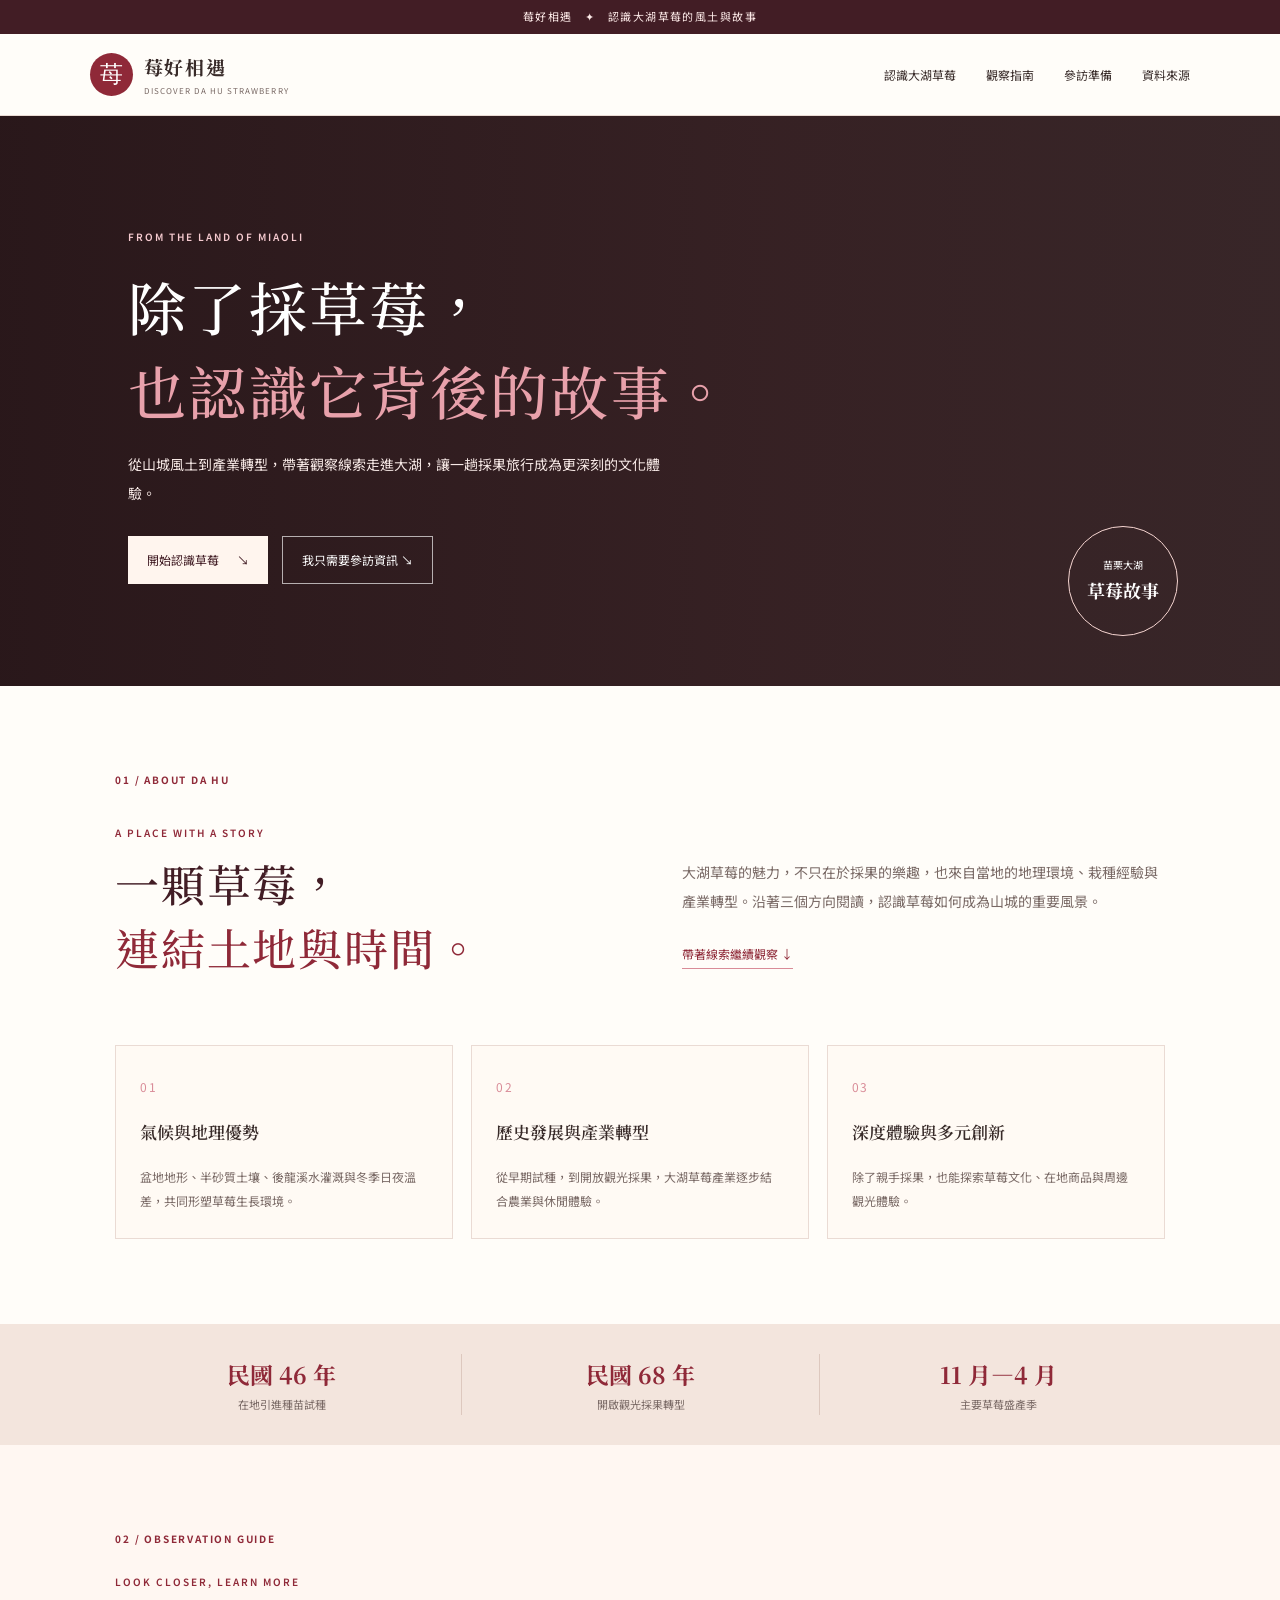
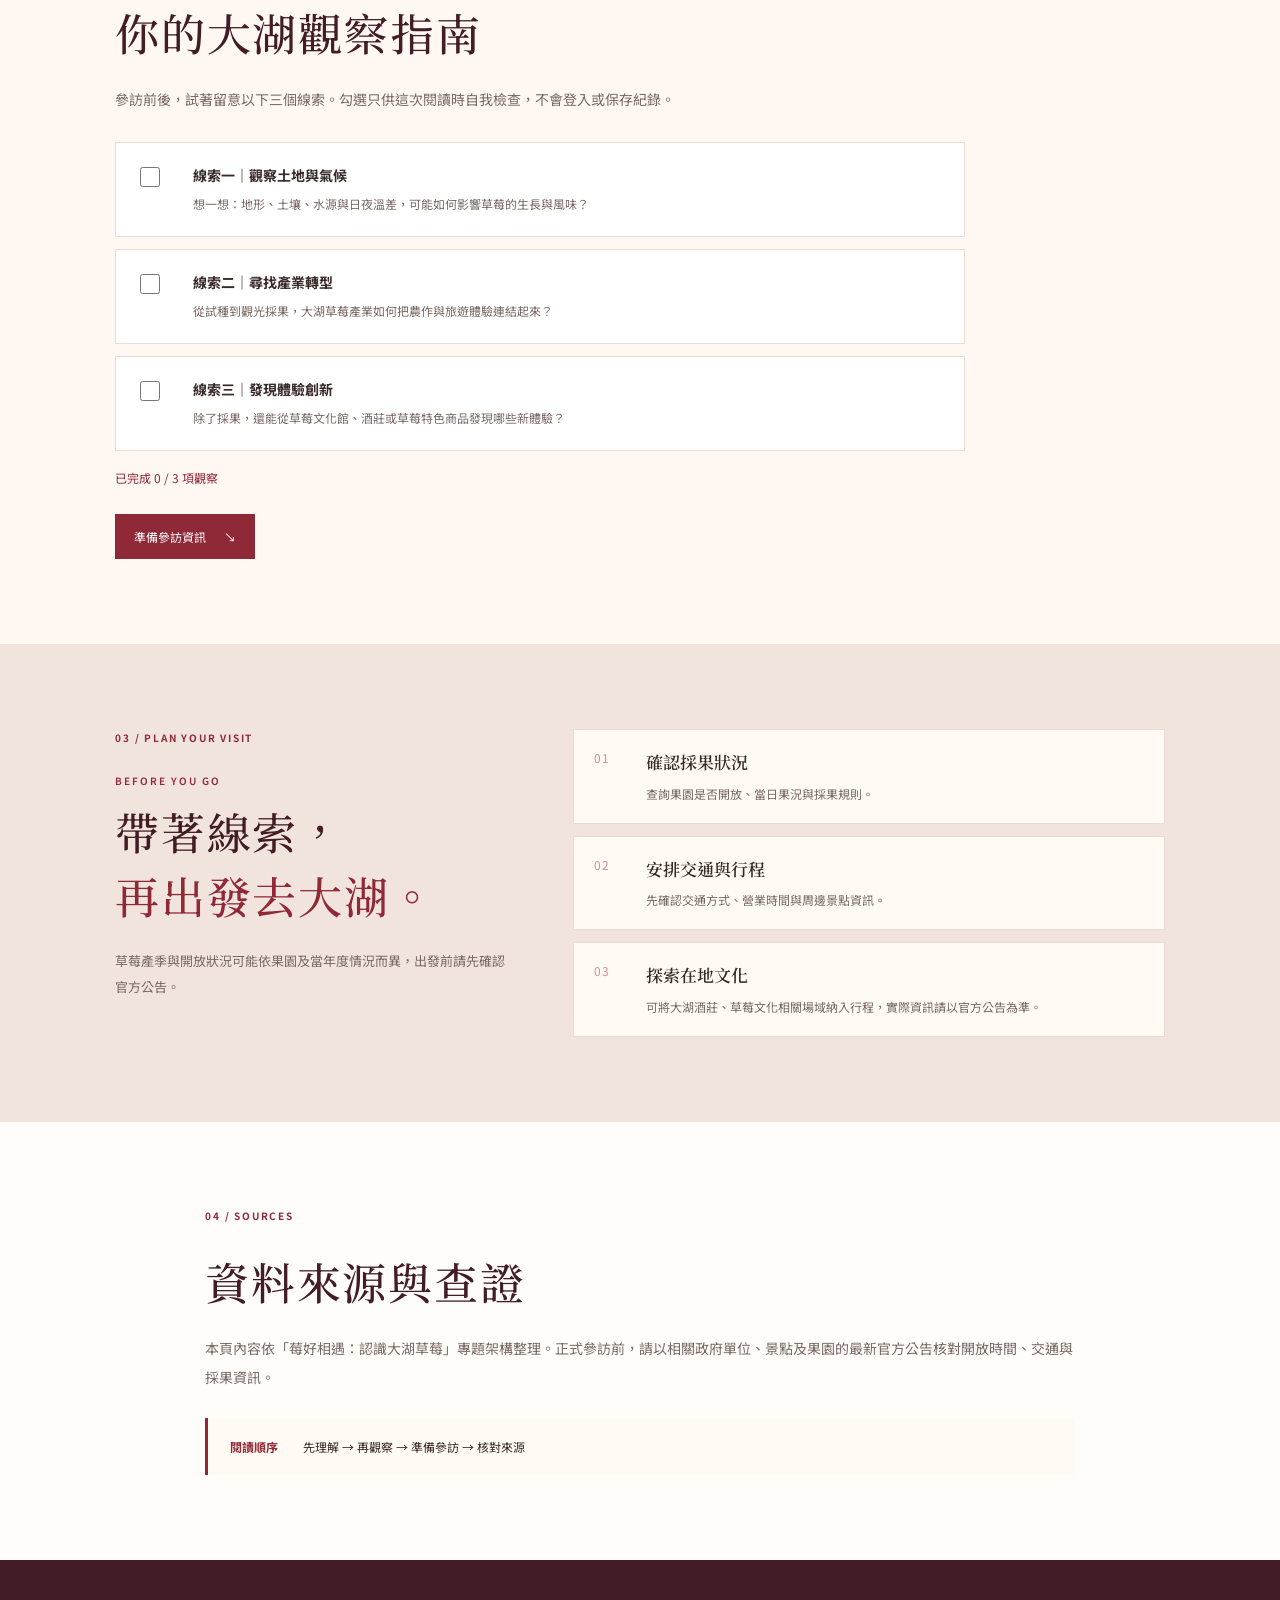
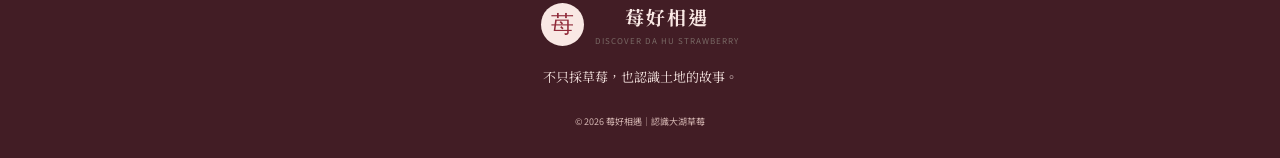
==== commit 966caa79: "Add files via upload" ====
--- a/website/index.html
+++ b/website/index.html
@@ -1,334 +1,63 @@
 <!DOCTYPE html>
 <html lang="zh-Hant">
 <head>
-  <meta charset="UTF-8">
-  <meta name="viewport" content="width=device-width, initial-scale=1.0">
-  <meta name="description" content="走進苗栗大湖的莓好日常，探索鮮採草莓、草莓果醬、草莓慕斯與草莓香皂，規劃你的大湖草莓小旅行。">
-  <title>莓好相遇｜苗栗大湖草莓生活選物</title>
-  <link rel="stylesheet" href="styles.css">
+<meta charset="UTF-8">
+<meta name="viewport" content="width=device-width, initial-scale=1">
+<meta name="description" content="莓好相遇：認識苗栗大湖草莓的氣候地理、產業歷史與深度體驗。">
+<title>莓好相遇｜認識大湖草莓</title>
+<link rel="stylesheet" href="styles.css">
 </head>
 <body>
-  <div class="announcement">莓好季節，從大湖開始　✦　探索草莓風味與山城旅行</div>
-
-  <header class="site-header">
-    <a class="brand" href="#home" aria-label="莓好相遇首頁">
-      <span class="brand-mark">苺</span>
-      <span class="brand-copy"><strong>莓好相遇</strong><small>DA HU STRAWBERRY</small></span>
-    </a>
-    <button class="menu-toggle" id="menuToggle" aria-label="開啟導覽選單" aria-expanded="false">☰</button>
-    <nav class="main-nav" id="mainNav">
-      <a href="#story">認識大湖</a>
-      <a href="#products">莓好選物</a>
-      <a href="#travel">旅行提案</a>
-      <a href="#about">品牌資訊</a>
-      <a class="nav-cta" href="#products">選購伴手禮 <span>↗</span></a>
-    </nav>
-  </header>
-
-  <main>
-    <section class="hero" id="home">
-      <div class="hero-image" role="img" aria-label="大湖草莓與自然田園氛圍"></div>
-      <div class="hero-shade"></div>
-      <div class="hero-content">
-        <p class="eyebrow light">FROM THE HEART OF DA HU</p>
-        <h1>把大湖的莓好，<br><em>帶回日常。</em></h1>
-        <p class="hero-text">一口鮮甜、一份心意、一趟山城旅行。<br>從產地風土出發，收藏草莓的四種美好。</p>
-        <div class="hero-actions">
-          <a class="button button-light" href="#products">探索莓好選物 <span>↗</span></a>
-          <a class="text-link light-link" href="#travel">開始規劃旅行 <span>↓</span></a>
-        </div>
-      </div>
-      <div class="hero-stamp"><span>MADE WITH</span><strong>莓好心意</strong><span>IN MIAOLI · TAIWAN</span></div>
-      <div class="hero-caption">季節限定的甜，來自土地的溫柔。</div>
-    </section>
-
-    <section class="intro section-wrap" id="story">
-      <div class="section-label"><span>01</span><i></i><span>OUR ORIGIN</span></div>
-      <div class="intro-grid">
-        <div>
-          <p class="eyebrow">A LITTLE PLACE, A LOT OF SWEETNESS</p>
-          <h2>山城大湖，<br><em>莓好正在發生。</em></h2>
-        </div>
-        <div class="intro-copy">
-          <p>苗栗大湖，以草莓聞名。山城的氣候、土地與人情，交織出讓人想念的莓果滋味。</p>
-          <p>我們把這份產地印象延伸成日常選物，從鮮採果實到甜點與生活香氛，邀請你用不同方式認識大湖。</p>
-          <a class="underlined-link" href="#about">認識我們的理念 <span>↗</span></a>
-        </div>
-      </div>
-      <div class="value-row">
-        <article class="value-item"><span class="value-number">01</span><span class="value-icon">✳</span><h3>在地風土</h3><p>從大湖草莓的產地印象出發</p></article>
-        <article class="value-item"><span class="value-number">02</span><span class="value-icon">♡</span><h3>細緻選物</h3><p>把莓果風味變成生活小禮</p></article>
-        <article class="value-item"><span class="value-number">03</span><span class="value-icon">⌁</span><h3>旅行記憶</h3><p>讓每一次到訪都有值得收藏的故事</p></article>
-      </div>
-    </section>
-
-    <section class="products-section" id="products">
-      <div class="section-wrap">
-        <div class="section-heading">
-          <div>
-            <div class="section-label"><span>02</span><i></i><span>THE STRAWBERRY COLLECTION</span></div>
-            <p class="eyebrow">A TASTE OF DA HU</p>
-            <h2>把莓好，<em>送給重要的人。</em></h2>
-          </div>
-          <p class="heading-note">四款草莓靈感選物，<br>收藏大湖的香甜與心意。</p>
-        </div>
-
-        <div class="product-grid">
-          <article class="product-card">
-            <div class="product-image product-open" role="button" tabindex="0" data-detail="0" aria-label="查看鮮採草莓盒詳細介紹"><img src="images/01.jpg" alt="鮮採草莓盒商品介紹"><span class="product-index">NO. 01</span><span class="product-tag">FRESH PICK</span></div>
-            <div class="product-info"><div class="product-title-row"><h3><button class="title-open" data-detail="0" aria-label="查看鮮採草莓盒詳細介紹">鮮採草莓盒</button></h3><span class="product-code">DH-ST-001</span></div><p>嚴選鮮紅飽滿的草莓，將自然香甜與產地心意一同裝盒。</p><div class="product-bottom"><span class="product-category">新鮮・飽滿・送禮首選</span><button class="add-button" data-product="鮮採草莓盒" aria-label="將鮮採草莓盒加入購物清單">＋</button></div></div>
-          </article>
-          <article class="product-card">
-            <div class="product-image product-open" role="button" tabindex="0" data-detail="1" aria-label="查看莓果手作果醬詳細介紹"><img src="images/02.jpg" alt="莓果手作果醬商品介紹"><span class="product-index">NO. 02</span><span class="product-tag">SWEET MOMENT</span></div>
-            <div class="product-info"><div class="product-title-row"><h3><button class="title-open" data-detail="1" aria-label="查看莓果手作果醬詳細介紹">莓果手作果醬</button></h3><span class="product-code">DH-JM-002</span></div><p>封存草莓的酸甜果香，為吐司、優格與日常甜點添一抹莓好。</p><div class="product-bottom"><span class="product-category">果香濃郁・酸甜平衡</span><button class="add-button" data-product="莓果手作果醬" aria-label="將莓果手作果醬加入購物清單">＋</button></div></div>
-          </article>
-          <article class="product-card">
-            <div class="product-image product-open" role="button" tabindex="0" data-detail="2" aria-label="查看莓語草莓慕斯詳細介紹"><img src="images/03.jpg" alt="莓語草莓慕斯商品介紹"><span class="product-index">NO. 03</span><span class="product-tag">SOFT & DELICATE</span></div>
-            <div class="product-info"><div class="product-title-row"><h3><button class="title-open" data-detail="2" aria-label="查看莓語草莓慕斯詳細介紹">莓語草莓慕斯</button></h3><span class="product-code">DH-MS-003</span></div><p>輕柔綿密的口感，融合草莓清新果香，品嚐一段溫柔甜點時光。</p><div class="product-bottom"><span class="product-category">綿密柔滑・甜點享受</span><button class="add-button" data-product="莓語草莓慕斯" aria-label="將莓語草莓慕斯加入購物清單">＋</button></div></div>
-          </article>
-          <article class="product-card">
-            <div class="product-image product-open" role="button" tabindex="0" data-detail="3" aria-label="查看莓香植萃香皂詳細介紹"><img src="images/04.jpg" alt="莓香植萃香皂商品介紹"><span class="product-index">NO. 04</span><span class="product-tag">BOTANICAL CARE</span></div>
-            <div class="product-info"><div class="product-title-row"><h3><button class="title-open" data-detail="3" aria-label="查看莓香植萃香皂詳細介紹">莓香植萃香皂</button></h3><span class="product-code">DH-SP-004</span></div><p>以草莓為靈感，揉合柔和粉色與簡約質感，為日常清潔增添儀式感。</p><div class="product-bottom"><span class="product-category">莓果意象・生活選物</span><button class="add-button" data-product="莓香植萃香皂" aria-label="將莓香植萃香皂加入購物清單">＋</button></div></div>
-          </article>
-        </div>
-        <div class="shop-note"><span>✳</span> 商品價格、庫存與配送方式可於正式上線前補上；目前「＋」按鈕會先加入本頁購物清單。</div>
-      </div>
-    </section>
-
-    <section class="travel-section" id="travel">
-      <div class="travel-photo" role="img" aria-label="草莓園與山城旅行景色"></div>
-      <div class="travel-content">
-        <div class="section-label"><span>03</span><i></i><span>YOUR DA HU DAY</span></div>
-        <p class="eyebrow">SLOW DOWN, PICK SOME SWEETNESS</p>
-        <h2>不只買草莓，<br><em>也來大湖走走。</em></h2>
-        <p class="travel-description">走進草莓園，感受季節與土地的氣息；逛逛在地店家，把新鮮草莓與特色伴手禮一起帶回家。</p>
-        <div class="travel-steps">
-          <div><span>01</span><p><strong>草莓採果體驗</strong><small>出發前先確認果園開放與採果狀況</small></p><b>↗</b></div>
-          <div><span>02</span><p><strong>大湖在地探索</strong><small>把周邊景點與特色店家排進行程</small></p><b>↗</b></div>
-          <div><span>03</span><p><strong>莓好伴手禮</strong><small>挑選適合自己與親友的草莓小禮</small></p><b>↗</b></div>
-        </div>
-        <a class="button button-dark" href="#about">查看旅遊資訊 <span>↗</span></a>
-      </div>
-    </section>
-
-    <section class="visit-banner">
-      <div class="visit-pattern">✳　✳　✳</div>
-      <p class="eyebrow">A SWEET MEMORY FROM MIAOLI</p>
-      <h2>把這一季的莓好，<em>留在記憶裡。</em></h2>
-      <a class="button button-light" href="#products">挑選你的莓好禮物 <span>↗</span></a>
-    </section>
-
-    <section class="about-section section-wrap" id="about">
-      <div class="about-heading">
-        <div class="section-label"><span>04</span><i></i><span>INFORMATION</span></div>
-        <h2>關於莓好相遇</h2>
-        <p>以草莓為起點，分享大湖的產地魅力、生活選物與旅行靈感。</p>
-      </div>
-      <div class="info-grid">
-        <article><span class="info-icon">⌖</span><h3>品牌所在地</h3><p>苗栗縣大湖鄉</p><small>實際營業地址請依正式店家資訊更新</small></article>
-        <article><span class="info-icon">◷</span><h3>採果與季節資訊</h3><p>依各草莓園公告為準</p><small>建議出發前先確認開放時間、果況與預約方式</small></article>
-        <article><span class="info-icon">✉</span><h3>聯絡我們</h3><p>歡迎洽詢商品與旅遊合作</p><small>請於網站正式上線前填入官方電話、信箱或社群連結</small></article>
-      </div>
-      <p class="notice">網站資訊提示：此網站為品牌展示與電商概念設計，店家地址、聯絡方式、商品售價、配送與付款資訊尚待確認，請在正式營運前補齊。</p>
-    </section>
-  </main>
-
-  <footer class="site-footer">
-    <a class="brand footer-brand" href="#home"><span class="brand-mark">苺</span><span class="brand-copy"><strong>莓好相遇</strong><small>DA HU STRAWBERRY</small></span></a>
-    <p>一顆草莓，延伸四種美好。</p>
-    <div class="footer-links"><a href="#story">認識大湖</a><a href="#products">莓好選物</a><a href="#travel">旅行提案</a><a href="#about">品牌資訊</a></div>
-    <small class="copyright">© 2026 DA HU STRAWBERRY · CONCEPT WEBSITE</small>
-  </footer>
-
-
-  <div class="detail-overlay" id="detailOverlay" aria-hidden="true">
-    <section class="detail-modal" role="dialog" aria-modal="true" aria-labelledby="detailTitle">
-      <button class="detail-close" id="detailClose" aria-label="關閉商品介紹">×</button>
-      <div class="detail-modal-image"><img id="detailImage" src="images/01.jpg" alt=""></div>
-      <div class="detail-modal-copy">
-        <p class="eyebrow" id="detailEyebrow">DA HU STRAWBERRY COLLECTION</p>
-        <span class="detail-code" id="detailCode">DH-ST-001</span>
-        <h2 id="detailTitle">鮮採草莓盒</h2>
-        <p class="detail-desc" id="detailDesc"></p>
-        <div class="detail-facts" id="detailFacts"></div>
-        <p class="detail-disclaimer" id="detailDisclaimer"></p>
-        <div class="detail-buy-row">
-          <label for="detailQty">數量</label>
-          <div class="quantity-control">
-            <button id="qtyMinus" type="button" aria-label="減少數量">−</button>
-            <input id="detailQty" type="number" min="1" max="99" value="1" inputmode="numeric">
-            <button id="qtyPlus" type="button" aria-label="增加數量">＋</button>
-          </div>
-          <button class="button button-dark detail-add" id="detailAdd" type="button">加入購物車 <span>＋</span></button>
-        </div>
-      </div>
-    </section>
+<a class="skip-link" href="#main">跳至主要內容</a>
+<div class="topline">莓好相遇　✦　認識大湖草莓的風土與故事</div>
+<header class="header" id="home">
+  <a class="brand" href="#home" aria-label="莓好相遇首頁"><span class="mark">苺</span><span><strong>莓好相遇</strong><small>DISCOVER DA HU STRAWBERRY</small></span></a>
+  <button class="menu" id="menuToggle" aria-expanded="false" aria-controls="mainNav">☰ <span class="sr-only">開啟導覽選單</span></button>
+  <nav id="mainNav" aria-label="主要導覽">
+    <a href="#about">認識大湖草莓</a><a href="#observe">觀察指南</a><a href="#visit">參訪準備</a><a href="#sources">資料來源</a>
+  </nav>
+</header>
+<main id="main">
+<section class="hero">
+  <div class="hero-bg" role="img" aria-label="草莓與自然田園的景象"></div><div class="hero-overlay"></div>
+  <div class="hero-content"><p class="eyebrow">FROM THE LAND OF MIAOLI</p><h1>除了採草莓，<br><em>也認識它背後的故事。</em></h1>
+  <p class="lead">從山城風土到產業轉型，帶著觀察線索走進大湖，讓一趟採果旅行成為更深刻的文化體驗。</p>
+  <div class="actions"><a class="button primary" href="#about">開始認識草莓 <span>↘</span></a><a class="button ghost" href="#visit">我只需要參訪資訊 ↘</a></div></div>
+  <div class="hero-badge">苗栗大湖<br><b>草莓故事</b></div>
+</section>
+<section class="section intro" id="about">
+  <div class="label">01 / ABOUT DA HU</div><div class="two-col"><div><p class="eyebrow">A PLACE WITH A STORY</p><h2>一顆草莓，<br><em>連結土地與時間。</em></h2></div><div><p>大湖草莓的魅力，不只在於採果的樂趣，也來自當地的地理環境、栽種經驗與產業轉型。沿著三個方向閱讀，認識草莓如何成為山城的重要風景。</p><a class="inline-link" href="#observe">帶著線索繼續觀察 ↓</a></div></div>
+  <div class="feature-grid">
+    <article><span>01</span><h3>氣候與地理優勢</h3><p>盆地地形、半砂質土壤、後龍溪水灌溉與冬季日夜溫差，共同形塑草莓生長環境。</p></article>
+    <article><span>02</span><h3>歷史發展與產業轉型</h3><p>從早期試種，到開放觀光採果，大湖草莓產業逐步結合農業與休閒體驗。</p></article>
+    <article><span>03</span><h3>深度體驗與多元創新</h3><p>除了親手採果，也能探索草莓文化、在地商品與周邊觀光體驗。</p></article>
   </div>
-
-  <div class="cart-toast" id="cartToast" role="status" aria-live="polite"></div>
-  <button class="cart-float" id="cartButton" aria-label="查看購物清單">♡ <span id="cartCount">0</span></button>
-
-  <script>
-    const menuToggle = document.getElementById('menuToggle');
-    const mainNav = document.getElementById('mainNav');
-    menuToggle.addEventListener('click', () => {
-      const isOpen = mainNav.classList.toggle('is-open');
-      menuToggle.setAttribute('aria-expanded', String(isOpen));
-    });
-    mainNav.querySelectorAll('a').forEach(link => link.addEventListener('click', () => {
-      mainNav.classList.remove('is-open');
-      menuToggle.setAttribute('aria-expanded', 'false');
-    }));
-
-    const products = [
-      {
-        name: '鮮採草莓盒', code: 'DH-ST-001', image: 'images/01.jpg',
-        eyebrow: 'FRESH STRAWBERRY BOX',
-        description: '嚴選大湖草莓，將鮮紅飽滿的果實細心裝盒。每一顆都蘊藏著自然的香甜與土地的氣息，適合分享給重要的人，也適合把旅途中的莓好回憶帶回家。',
-        facts: ['新鮮飽滿', '產地風土', '送禮首選'],
-        note: '鮮果供應與規格會依季節、產量及實際商品公告調整。'
-      },
-      {
-        name: '莓果手作果醬', code: 'DH-JM-002', image: 'images/02.jpg',
-        eyebrow: 'STRAWBERRY PRESERVES',
-        description: '將草莓的酸甜滋味細細封存，讓濃郁果香在舌尖緩緩綻放。搭配吐司、優格或甜點，都能為平凡時刻增添一抹莓好風味。',
-        facts: ['果香濃郁', '酸甜平衡', '日常搭配'],
-        note: '實際成分、容量、保存方式與有效日期請以正式商品標示為準。'
-      },
-      {
-        name: '莓語草莓慕斯', code: 'DH-MS-003', image: 'images/03.jpg',
-        eyebrow: 'STRAWBERRY MOUSSE',
-        description: '輕柔綿密的慕斯，融合草莓清新的果香與細緻甜味。入口如雲朵般柔軟，將草莓的浪漫滋味化作一場溫柔的甜點體驗。',
-        facts: ['綿密柔滑', '清新果香', '甜點享受'],
-        note: '甜點屬需注意保存條件的食品；正式販售前請補上冷藏、配送及保存期限資訊。'
-      },
-      {
-        name: '莓香植萃香皂', code: 'DH-SP-004', image: 'images/04.jpg',
-        eyebrow: 'STRAWBERRY BOTANICAL SOAP',
-        description: '以草莓為靈感，將莓果的甜美意象融入日常清潔用品。柔和的粉紅色調與簡約質感，讓平凡的清潔時光也能充滿儀式感。',
-        facts: ['莓果意象', '簡約質感', '日常儀式感'],
-        note: '此為設計概念介紹；正式販售時請依實際成分、用途與產品標示提供資訊。'
-      }
-    ];
-
-    const cart = [];
-    const cartCount = document.getElementById('cartCount');
-    const cartToast = document.getElementById('cartToast');
-    const detailOverlay = document.getElementById('detailOverlay');
-    const detailQty = document.getElementById('detailQty');
-    let activeProduct = 0;
-    let toastTimer;
-
-    function showToast(message) {
-      cartToast.textContent = message;
-      cartToast.classList.add('show');
-      window.clearTimeout(toastTimer);
-      toastTimer = window.setTimeout(() => cartToast.classList.remove('show'), 3200);
-    }
-
-    function openDetail(index) {
-      activeProduct = Number(index);
-      const p = products[activeProduct];
-      document.getElementById('detailImage').src = p.image;
-      document.getElementById('detailImage').alt = p.name;
-      document.getElementById('detailEyebrow').textContent = p.eyebrow;
-      document.getElementById('detailCode').textContent = p.code;
-      document.getElementById('detailTitle').textContent = p.name;
-      document.getElementById('detailDesc').textContent = p.description;
-      document.getElementById('detailFacts').innerHTML = p.facts.map(f => `<span>${f}</span>`).join('');
-      document.getElementById('detailDisclaimer').textContent = p.note;
-      detailQty.value = 1;
-      detailOverlay.classList.add('is-open');
-      detailOverlay.setAttribute('aria-hidden', 'false');
-      document.body.classList.add('modal-open');
-      document.getElementById('detailClose').focus();
-    }
-
-    function closeDetail() {
-      detailOverlay.classList.remove('is-open');
-      detailOverlay.setAttribute('aria-hidden', 'true');
-      document.body.classList.remove('modal-open');
-    }
-
-    document.querySelectorAll('[data-detail]').forEach(el => {
-      el.addEventListener('click', () => openDetail(el.dataset.detail));
-      if (el.classList.contains('product-open')) {
-        el.addEventListener('keydown', event => {
-          if (event.key === 'Enter' || event.key === ' ') {
-            event.preventDefault();
-            openDetail(el.dataset.detail);
-          }
-        });
-      }
-    });
-    document.getElementById('detailClose').addEventListener('click', closeDetail);
-    detailOverlay.addEventListener('click', event => {
-      if (event.target === detailOverlay) closeDetail();
-    });
-    document.addEventListener('keydown', event => {
-      if (event.key === 'Escape') closeDetail();
-    });
-    document.getElementById('qtyMinus').addEventListener('click', () => {
-      detailQty.value = Math.max(1, (parseInt(detailQty.value, 10) || 1) - 1);
-    });
-    document.getElementById('qtyPlus').addEventListener('click', () => {
-      detailQty.value = Math.min(99, (parseInt(detailQty.value, 10) || 1) + 1);
-    });
-
-    function strawberryBurst(x, y) {
-      const symbols = ['🍓', '✦', '♥', '✧', '🍓', '✦', '•', '🍓'];
-      for (let i = 0; i < 22; i++) {
-        const particle = document.createElement('span');
-        particle.className = 'strawberry-particle';
-        particle.textContent = symbols[i % symbols.length];
-        particle.style.left = `${x}px`;
-        particle.style.top = `${y}px`;
-        particle.style.setProperty('--dx', `${(Math.random() - 0.5) * 300}px`);
-        particle.style.setProperty('--dy', `${(Math.random() - 0.65) * 260 - 30}px`);
-        particle.style.setProperty('--rotate', `${Math.random() * 540 - 270}deg`);
-        particle.style.setProperty('--duration', `${650 + Math.random() * 550}ms`);
-        document.body.appendChild(particle);
-        window.setTimeout(() => particle.remove(), 1300);
-      }
-      document.body.classList.remove('berry-flash');
-      void document.body.offsetWidth;
-      document.body.classList.add('berry-flash');
-      window.setTimeout(() => document.body.classList.remove('berry-flash'), 500);
-    }
-
-    function addToCart(index, quantity, sourceButton) {
-      const p = products[index];
-      const qty = Math.min(99, Math.max(1, parseInt(quantity, 10) || 1));
-      const existing = cart.find(item => item.code === p.code);
-      if (existing) existing.quantity += qty;
-      else cart.push({ name: p.name, code: p.code, quantity: qty });
-      const total = cart.reduce((sum, item) => sum + item.quantity, 0);
-      cartCount.textContent = total;
-
-      const rect = (sourceButton || document.getElementById('cartButton')).getBoundingClientRect();
-      strawberryBurst(rect.left + rect.width / 2, rect.top + rect.height / 2);
-      showToast(`🍓 ${p.name} × ${qty} 已加入購物車！莓好收集中，目前共 ${total} 件。`);
-    }
-
-    document.querySelectorAll('.add-button').forEach(button => {
-      button.addEventListener('click', event => {
-        event.stopPropagation();
-        const index = products.findIndex(p => p.name === button.dataset.product);
-        addToCart(index, 1, button);
-      });
-    });
-    document.getElementById('detailAdd').addEventListener('click', event => {
-      addToCart(activeProduct, detailQty.value, event.currentTarget);
-      closeDetail();
-    });
-    document.getElementById('cartButton').addEventListener('click', () => {
-      if (!cart.length) {
-        showToast('購物車還沒有商品，挑一份莓好禮物開始收藏吧！');
-      } else {
-        const list = cart.map(item => `${item.name} × ${item.quantity}`).join('、');
-        showToast(`購物車：${list}。正式結帳功能可再串接金流與訂單系統。`);
-      }
-    });
-  </script>
-</body>
-</html>
+</section>
+<section class="facts"><div class="fact"><strong>民國 46 年</strong><span>在地引進種苗試種</span></div><div class="fact"><strong>民國 68 年</strong><span>開啟觀光採果轉型</span></div><div class="fact"><strong>11 月—4 月</strong><span>主要草莓盛產季</span></div></section>
+<section class="section observe" id="observe">
+  <div class="label">02 / OBSERVATION GUIDE</div><p class="eyebrow">LOOK CLOSER, LEARN MORE</p><h2>你的大湖觀察指南</h2><p class="section-lead">參訪前後，試著留意以下三個線索。勾選只供這次閱讀時自我檢查，不會登入或保存紀錄。</p>
+  <div class="checklist">
+    <label class="check-item"><input type="checkbox" name="observe" value="land"><span class="fake-check" aria-hidden="true"></span><span><b>線索一｜觀察土地與氣候</b><small>想一想：地形、土壤、水源與日夜溫差，可能如何影響草莓的生長與風味？</small></span></label>
+    <label class="check-item"><input type="checkbox" name="observe" value="history"><span class="fake-check" aria-hidden="true"></span><span><b>線索二｜尋找產業轉型</b><small>從試種到觀光採果，大湖草莓產業如何把農作與旅遊體驗連結起來？</small></span></label>
+    <label class="check-item"><input type="checkbox" name="observe" value="innovation"><span class="fake-check" aria-hidden="true"></span><span><b>線索三｜發現體驗創新</b><small>除了採果，還能從草莓文化館、酒莊或草莓特色商品發現哪些新體驗？</small></span></label>
+  </div>
+  <p class="progress" id="checkProgress" aria-live="polite">已完成 0 / 3 項觀察</p>
+  <a class="button primary" href="#visit">準備參訪資訊 <span>↘</span></a>
+</section>
+<section class="visit" id="visit"><div class="visit-copy"><div class="label">03 / PLAN YOUR VISIT</div><p class="eyebrow">BEFORE YOU GO</p><h2>帶著線索，<br><em>再出發去大湖。</em></h2><p>草莓產季與開放狀況可能依果園及當年度情況而異，出發前請先確認官方公告。</p></div>
+<div class="visit-cards"><article><span>01</span><h3>確認採果狀況</h3><p>查詢果園是否開放、當日果況與採果規則。</p></article><article><span>02</span><h3>安排交通與行程</h3><p>先確認交通方式、營業時間與周邊景點資訊。</p></article><article><span>03</span><h3>探索在地文化</h3><p>可將大湖酒莊、草莓文化相關場域納入行程，實際資訊請以官方公告為準。</p></article></div></section>
+<section class="section sources" id="sources"><div class="label">04 / SOURCES</div><h2>資料來源與查證</h2><p>本頁內容依「莓好相遇：認識大湖草莓」專題架構整理。正式參訪前，請以相關政府單位、景點及果園的最新官方公告核對開放時間、交通與採果資訊。</p><div class="source-note"><b>閱讀順序</b><span>先理解 → 再觀察 → 準備參訪 → 核對來源</span></div></section>
+</main>
+<footer><a class="brand footer-brand" href="#home"><span class="mark">苺</span><span><strong>莓好相遇</strong><small>DISCOVER DA HU STRAWBERRY</small></span></a><p>不只採草莓，也認識土地的故事。</p><small>© 2026 莓好相遇｜認識大湖草莓</small></footer>
+<script>
+const toggle=document.getElementById('menuToggle');
+const nav=document.getElementById('mainNav');
+toggle.addEventListener('click',()=>{const open=nav.classList.toggle('open');toggle.setAttribute('aria-expanded',String(open));});
+nav.querySelectorAll('a').forEach(a=>a.addEventListener('click',()=>{nav.classList.remove('open');toggle.setAttribute('aria-expanded','false');}));
+const checks=[...document.querySelectorAll('input[name="observe"]')];
+const progress=document.getElementById('checkProgress');
+function updateProgress(){const count=checks.filter(c=>c.checked).length;progress.textContent=`已完成 ${count} / 3 項觀察`;}
+checks.forEach(c=>c.addEventListener('change',updateProgress));
+// Intentionally no localStorage: checks apply only to the current page view.
+</script>
+</body></html>
--- a/website/styles.css
+++ b/website/styles.css
@@ -1,265 +1,9 @@
-@import url('https://fonts.googleapis.com/css2?family=Noto+Serif+TC:wght@400;500;600;700;900&family=DM+Sans:wght@400;500;600;700&display=swap');
-
-:root {
-  --berry: #8f2938;
-  --berry-dark: #5e1d29;
-  --berry-soft: #b95e68;
-  --cream: #f8f3eb;
-  --paper: #fffdf8;
-  --pink: #ead0ca;
-  --ink: #2d2522;
-  --muted: #786b64;
-  --line: #dfd1c6;
-  --serif: 'Noto Serif TC', 'Songti TC', serif;
-  --sans: 'DM Sans', 'Noto Sans TC', sans-serif;
-}
-* { box-sizing: border-box; }
-html { scroll-behavior: smooth; scroll-padding-top: 86px; }
-body { margin: 0; color: var(--ink); background: var(--paper); font-family: var(--sans); line-height: 1.75; }
-a { color: inherit; text-decoration: none; }
-button { font: inherit; }
-.announcement { padding: 8px 16px; text-align: center; background: var(--berry-dark); color: #fff6ed; font-size: 11px; letter-spacing: .12em; }
-.site-header { height: 84px; padding: 0 7.5%; display: flex; align-items: center; justify-content: space-between; background: rgba(255,253,248,.96); position: sticky; top: 0; z-index: 20; border-bottom: 1px solid rgba(143,41,56,.1); backdrop-filter: blur(12px); }
-.brand { display: inline-flex; align-items: center; gap: 12px; flex-shrink: 0; }
-.brand-mark { width: 42px; height: 42px; display: grid; place-items: center; border: 1px solid var(--berry); color: var(--berry); border-radius: 50% 50% 48% 48%; font-family: var(--serif); font-size: 22px; transform: rotate(-7deg); }
-.brand-copy { display: flex; flex-direction: column; line-height: 1.3; }
-.brand-copy strong { font-family: var(--serif); font-size: 19px; letter-spacing: .1em; }
-.brand-copy small { color: var(--berry); font-size: 9px; letter-spacing: .18em; margin-top: 4px; }
-.main-nav { display: flex; align-items: center; gap: clamp(18px, 2.6vw, 38px); font-size: 13px; }
-.main-nav > a:not(.nav-cta) { transition: color .2s; }
-.main-nav > a:not(.nav-cta):hover { color: var(--berry); }
-.nav-cta { padding: 11px 17px; background: var(--berry); color: white; }
-.nav-cta span { margin-left: 8px; }
-.menu-toggle { display: none; border: 0; background: none; font-size: 25px; color: var(--berry); cursor: pointer; }
-.hero { min-height: 650px; height: min(760px, 78vw); max-height: 820px; position: relative; display: flex; align-items: center; overflow: hidden; background: #5a382e; color: white; }
-.hero-image { position: absolute; inset: 0; background-image: linear-gradient(90deg, rgba(39,23,20,.76) 0%, rgba(39,23,20,.54) 43%, rgba(39,23,20,.08) 100%), url('https://images.unsplash.com/photo-1464965911861-746a04b4bca6?auto=format&fit=crop&w=2200&q=85'); background-size: cover; background-position: center 52%; transform: scale(1.01); }
-.hero-shade { position: absolute; inset: 0; background: linear-gradient(0deg, rgba(44,24,22,.25), transparent 30%); }
-.hero-content { position: relative; z-index: 1; width: min(620px, 70%); margin-left: 10%; padding: 70px 0 90px; }
-.eyebrow { color: var(--berry); font-size: 10px; letter-spacing: .22em; font-weight: 700; margin: 0 0 18px; }
-.eyebrow.light { color: #f2d9cc; }
-.hero h1, h2 { font-family: var(--serif); font-weight: 500; letter-spacing: .06em; line-height: 1.45; }
-.hero h1 { font-size: clamp(42px, 5.3vw, 72px); margin: 0 0 20px; text-shadow: 0 2px 22px rgba(0,0,0,.08); }
-h1 em, h2 em { color: #d9a4a0; font-style: normal; }
-.hero-text { color: rgba(255,250,244,.9); font-size: 14px; letter-spacing: .06em; line-height: 2; }
-.hero-actions { display: flex; align-items: center; gap: 28px; margin-top: 32px; }
-.button { display: inline-flex; align-items: center; gap: 24px; padding: 14px 21px; font-size: 12px; letter-spacing: .06em; transition: transform .2s, background .2s; }
-.button:hover { transform: translateY(-2px); }
-.button-light { background: var(--paper); color: var(--berry-dark); }
-.button-dark { background: var(--berry); color: white; }
-.button span { font-size: 17px; line-height: 1; }
-.text-link { font-size: 12px; letter-spacing: .06em; }
-.light-link { color: white; border-bottom: 1px solid rgba(255,255,255,.55); padding-bottom: 7px; }
-.light-link span { margin-left: 10px; }
-.hero-stamp { position: absolute; z-index: 1; right: 8%; bottom: 14%; width: 126px; height: 126px; border: 1px solid rgba(255,255,255,.65); border-radius: 50%; display: flex; flex-direction: column; align-items: center; justify-content: center; color: #fff4e8; transform: rotate(9deg); text-align: center; }
-.hero-stamp span { font-size: 7px; letter-spacing: .17em; }
-.hero-stamp strong { font-family: var(--serif); font-size: 20px; font-weight: 500; margin: 3px 0; }
-.hero-caption { position: absolute; right: 7.5%; bottom: 26px; font-family: var(--serif); font-size: 11px; letter-spacing: .12em; color: rgba(255,255,255,.8); }
-.section-wrap { width: min(1160px, 85%); margin: 0 auto; }
-.intro { padding-top: 100px; padding-bottom: 100px; }
-.section-label { display: flex; align-items: center; gap: 12px; color: var(--berry); font-size: 9px; letter-spacing: .16em; }
-.section-label span:first-child { font-family: var(--serif); font-size: 15px; letter-spacing: .05em; }
-.section-label i { display: block; width: 38px; height: 1px; background: var(--berry-soft); }
-.intro-grid { display: grid; grid-template-columns: 1fr .8fr; gap: 12%; margin-top: 36px; align-items: end; }
-.intro h2, .section-heading h2, .travel-content h2 { margin: 0; font-size: clamp(31px, 3.5vw, 47px); }
-.intro h2 em, .section-heading h2 em, .travel-content h2 em, .visit-banner h2 em { color: var(--berry); }
-.intro-copy { color: var(--muted); font-size: 13px; }
-.intro-copy p { margin: 0 0 13px; }
-.underlined-link { display: inline-block; color: var(--berry); margin-top: 10px; padding-bottom: 5px; border-bottom: 1px solid var(--berry-soft); font-size: 12px; }
-.underlined-link span { margin-left: 20px; }
-.value-row { margin-top: 70px; display: grid; grid-template-columns: repeat(3, 1fr); border-top: 1px solid var(--line); border-bottom: 1px solid var(--line); }
-.value-item { padding: 25px 30px 28px 0; position: relative; }
-.value-item + .value-item { border-left: 1px solid var(--line); padding-left: 30px; }
-.value-number { font-size: 10px; letter-spacing: .12em; color: var(--berry-soft); }
-.value-icon { float: right; font-size: 24px; color: var(--berry); }
-.value-item h3 { font-family: var(--serif); font-size: 18px; font-weight: 500; margin: 12px 0 3px; }
-.value-item p { color: var(--muted); font-size: 11px; margin: 0; }
-.products-section { padding: 90px 0 100px; background: var(--cream); }
-.section-heading { display: flex; justify-content: space-between; align-items: end; gap: 24px; margin-bottom: 40px; }
-.section-heading .eyebrow { margin-top: 32px; margin-bottom: 8px; }
-.heading-note { font-family: var(--serif); color: var(--muted); font-size: 12px; line-height: 2; padding-right: 8px; }
-.product-grid { display: grid; grid-template-columns: repeat(4, minmax(0, 1fr)); gap: 18px; }
-.product-card { background: var(--paper); border: 1px solid rgba(143,41,56,.08); transition: transform .25s, box-shadow .25s; }
-.product-card:hover { transform: translateY(-5px); box-shadow: 0 14px 34px rgba(83,43,34,.09); }
-.product-image { position: relative; aspect-ratio: 1 / 1; overflow: hidden; background: #eadbd1; }
-.product-image img { width: 100%; height: 100%; object-fit: cover; display: block; transition: transform .5s; }
-.product-card:hover .product-image img { transform: scale(1.04); }
-.product-index { position: absolute; left: 12px; top: 12px; background: rgba(255,253,248,.93); color: var(--berry); padding: 4px 8px; font-size: 9px; letter-spacing: .12em; }
-.product-tag { position: absolute; right: 10px; bottom: 10px; color: white; background: var(--berry); padding: 4px 7px; font-size: 7px; letter-spacing: .1em; }
-.product-info { padding: 17px 16px 16px; }
-.product-title-row { display: flex; justify-content: space-between; align-items: baseline; gap: 8px; flex-wrap: wrap; }
-.product-title-row h3 { margin: 0; font-family: var(--serif); font-size: 16px; font-weight: 600; }
-.product-code { color: #a48c80; font-size: 8px; letter-spacing: .04em; }
-.product-info > p { color: var(--muted); font-size: 11px; line-height: 1.9; min-height: 62px; margin: 10px 0 13px; }
-.product-bottom { border-top: 1px solid var(--line); padding-top: 12px; display: flex; align-items: center; justify-content: space-between; gap: 8px; }
-.product-category { font-size: 9px; color: var(--berry); }
-.add-button { width: 31px; height: 31px; flex-shrink: 0; border: 1px solid var(--berry); color: var(--berry); background: transparent; cursor: pointer; font-size: 20px; line-height: 1; transition: background .2s, color .2s; }
-.add-button:hover { color: white; background: var(--berry); }
-.shop-note { margin-top: 22px; color: var(--muted); font-size: 10px; }
-.shop-note span { color: var(--berry); margin-right: 8px; }
-.travel-section { display: grid; grid-template-columns: 1fr 1fr; min-height: 650px; background: #f3e6dd; }
-.travel-photo { min-height: 520px; background-image: linear-gradient(0deg, rgba(54,35,28,.08), rgba(54,35,28,.08)), url('https://images.unsplash.com/photo-1490750967868-88aa4486c946?auto=format&fit=crop&w=1200&q=85'); background-size: cover; background-position: center; }
-.travel-content { padding: 75px clamp(35px, 7vw, 100px); align-self: center; }
-.travel-content .eyebrow { margin-top: 30px; margin-bottom: 9px; }
-.travel-description { color: var(--muted); font-size: 12px; max-width: 420px; margin: 19px 0 25px; }
-.travel-steps { margin-bottom: 28px; border-top: 1px solid #d8c5ba; }
-.travel-steps > div { display: flex; align-items: center; gap: 15px; padding: 12px 0; border-bottom: 1px solid #d8c5ba; }
-.travel-steps > div > span { color: var(--berry); font-size: 10px; }
-.travel-steps p { flex: 1; display: flex; flex-direction: column; margin: 0; }
-.travel-steps strong { font-family: var(--serif); font-size: 13px; font-weight: 500; }
-.travel-steps small { color: var(--muted); font-size: 10px; }
-.travel-steps b { color: var(--berry); font-weight: 400; }
-.visit-banner { text-align: center; padding: 75px 20px 82px; color: var(--paper); background: var(--berry-dark); position: relative; overflow: hidden; }
-.visit-banner:before, .visit-banner:after { content: ''; position: absolute; width: 280px; height: 280px; border: 1px solid rgba(255,255,255,.12); border-radius: 50%; }
-.visit-banner:before { left: -120px; top: -140px; }
-.visit-banner:after { right: -100px; bottom: -160px; }
-.visit-pattern { color: #d9a4a0; letter-spacing: .6em; font-size: 15px; margin-bottom: 16px; }
-.visit-banner .eyebrow { color: #d9a4a0; }
-.visit-banner h2 { font-size: clamp(27px, 3.3vw, 42px); margin: 0 0 25px; }
-.visit-banner h2 em { color: #e3b8b0; }
-.visit-banner .button { position: relative; z-index: 1; }
-.about-section { padding-top: 90px; padding-bottom: 75px; }
-.about-heading { text-align: center; }
-.about-heading .section-label { justify-content: center; }
-.about-heading h2 { font-size: 31px; margin: 25px 0 8px; }
-.about-heading > p { color: var(--muted); font-size: 12px; }
-.info-grid { display: grid; grid-template-columns: repeat(3, 1fr); margin-top: 42px; border-top: 1px solid var(--line); border-bottom: 1px solid var(--line); }
-.info-grid article { padding: 26px 26px 30px; text-align: center; }
-.info-grid article + article { border-left: 1px solid var(--line); }
-.info-icon { font-size: 23px; color: var(--berry); }
-.info-grid h3 { font-family: var(--serif); font-size: 15px; font-weight: 500; margin: 9px 0 4px; }
-.info-grid p { font-size: 12px; margin: 0 0 5px; }
-.info-grid small { color: var(--muted); font-size: 10px; }
-.notice { margin: 22px auto 0; max-width: 850px; color: #8c7c73; font-size: 10px; text-align: center; }
-.site-footer { background: #f2e9df; text-align: center; padding: 38px 20px 25px; }
-.footer-brand { justify-content: center; }
-.footer-brand .brand-mark { width: 35px; height: 35px; font-size: 18px; }
-.footer-brand .brand-copy { text-align: left; }
-.site-footer > p { font-family: var(--serif); color: var(--berry); font-size: 12px; margin: 17px 0; }
-.footer-links { display: flex; justify-content: center; gap: 25px; flex-wrap: wrap; font-size: 10px; color: var(--muted); margin: 20px 0; }
-.copyright { color: #9b8b80; font-size: 8px; letter-spacing: .12em; }
-.cart-float { position: fixed; right: 24px; bottom: 24px; z-index: 25; border: 0; border-radius: 50px; padding: 12px 17px; background: var(--berry); color: white; box-shadow: 0 5px 20px rgba(65,20,27,.22); cursor: pointer; font-size: 16px; }
-.cart-float span { display: inline-grid; place-items: center; min-width: 21px; height: 21px; margin-left: 4px; border-radius: 50%; background: white; color: var(--berry); font-size: 10px; }
-.cart-toast { position: fixed; z-index: 30; left: 50%; bottom: 86px; transform: translate(-50%, 12px); opacity: 0; pointer-events: none; background: #2f2623; color: white; padding: 12px 18px; max-width: min(90vw, 560px); font-size: 12px; box-shadow: 0 8px 25px rgba(0,0,0,.15); transition: opacity .25s, transform .25s; }
-.cart-toast.show { opacity: 1; transform: translate(-50%, 0); }
-
-@media (max-width: 1000px) {
-  .site-header { padding: 0 5%; }
-  .main-nav { gap: 17px; }
-  .product-grid { grid-template-columns: repeat(2, minmax(0, 1fr)); gap: 20px; }
-  .product-info > p { min-height: 42px; }
-  .travel-content { padding: 55px 7%; }
-  .hero-content { margin-left: 7%; }
-}
-@media (max-width: 700px) {
-  .announcement { font-size: 9px; letter-spacing: .05em; }
-  .site-header { height: 72px; }
-  .brand-copy strong { font-size: 16px; }
-  .brand-mark { width: 36px; height: 36px; }
-  .menu-toggle { display: block; }
-  .main-nav { display: none; position: absolute; top: 72px; left: 0; right: 0; background: var(--paper); padding: 16px 6% 22px; border-bottom: 1px solid var(--line); flex-direction: column; align-items: stretch; gap: 0; box-shadow: 0 12px 20px rgba(40,20,20,.08); }
-  .main-nav.is-open { display: flex; }
-  .main-nav > a { padding: 12px 0; }
-  .main-nav .nav-cta { padding: 12px 15px; margin-top: 8px; }
-  .hero { height: 690px; min-height: 0; max-height: none; align-items: end; }
-  .hero-image { background-position: 58% center; background-image: linear-gradient(90deg, rgba(39,23,20,.72), rgba(39,23,20,.22)), linear-gradient(0deg, rgba(39,23,20,.48), transparent 80%), url('https://images.unsplash.com/photo-1464965911861-746a04b4bca6?auto=format&fit=crop&w=1200&q=85'); }
-  .hero-content { width: 88%; margin: 0 auto; padding: 0 0 105px; }
-  .hero h1 { font-size: clamp(40px, 11vw, 58px); }
-  .hero-text { font-size: 12px; }
-  .hero-actions { gap: 18px; flex-wrap: wrap; }
-  .hero-stamp { width: 88px; height: 88px; right: 7%; top: 8%; bottom: auto; }
-  .hero-stamp strong { font-size: 15px; }
-  .hero-stamp span { font-size: 5px; }
-  .hero-caption { right: 6%; bottom: 17px; font-size: 9px; }
-  .section-wrap { width: 88%; }
-  .intro { padding-top: 68px; padding-bottom: 65px; }
-  .intro-grid { grid-template-columns: 1fr; gap: 22px; margin-top: 25px; }
-  .intro h2, .section-heading h2, .travel-content h2 { font-size: 32px; }
-  .value-row { margin-top: 42px; grid-template-columns: 1fr; }
-  .value-item, .value-item + .value-item { padding: 18px 0; border-left: 0; }
-  .value-item + .value-item { border-top: 1px solid var(--line); }
-  .value-icon { margin-right: 4px; }
-  .products-section { padding: 65px 0; }
-  .section-heading { display: block; margin-bottom: 27px; }
-  .section-heading .eyebrow { margin-top: 25px; }
-  .heading-note { margin: 14px 0 0; }
-  .product-grid { gap: 12px; }
-  .product-info { padding: 12px 11px; }
-  .product-title-row h3 { font-size: 14px; }
-  .product-code { font-size: 7px; }
-  .product-info > p { font-size: 10px; min-height: 78px; }
-  .product-category { font-size: 8px; }
-  .product-index { left: 7px; top: 7px; font-size: 7px; }
-  .product-tag { right: 6px; bottom: 6px; font-size: 6px; }
-  .add-button { width: 27px; height: 27px; }
-  .travel-section { grid-template-columns: 1fr; }
-  .travel-photo { min-height: 320px; }
-  .travel-content { padding: 48px 6% 58px; }
-  .travel-content .eyebrow { margin-top: 25px; }
-  .visit-banner { padding: 60px 22px; }
-  .about-section { padding-top: 65px; padding-bottom: 55px; }
-  .info-grid { grid-template-columns: 1fr; margin-top: 28px; }
-  .info-grid article { padding: 22px 10px; }
-  .info-grid article + article { border-left: 0; border-top: 1px solid var(--line); }
-  .footer-links { gap: 15px; }
-  .cart-float { right: 14px; bottom: 14px; }
-}
-@media (max-width: 390px) {
-  .product-grid { grid-template-columns: 1fr; }
-  .product-image { aspect-ratio: 1.12 / 1; }
-  .product-info > p { min-height: 0; }
-  .hero-actions { align-items: flex-start; flex-direction: column; }
-}
-
-
-/* Product detail interactions */
-.product-open { cursor: pointer; }
-.product-open:focus-visible { outline: 3px solid #b95e68; outline-offset: 3px; }
-.title-open { border: 0; padding: 0; background: transparent; color: inherit; font: inherit; cursor: pointer; text-align: left; }
-.title-open:hover { color: var(--berry); }
-.detail-overlay { position: fixed; inset: 0; z-index: 60; display: flex; align-items: center; justify-content: center; padding: 24px; background: rgba(35, 19, 20, .68); backdrop-filter: blur(7px); opacity: 0; visibility: hidden; transition: opacity .25s, visibility .25s; }
-.detail-overlay.is-open { opacity: 1; visibility: visible; }
-.detail-modal { position: relative; display: grid; grid-template-columns: minmax(240px, .9fr) 1.1fr; width: min(900px, 100%); max-height: min(88vh, 760px); overflow: auto; background: var(--paper); box-shadow: 0 25px 90px rgba(0,0,0,.28); transform: translateY(18px) scale(.985); transition: transform .28s; }
-.detail-overlay.is-open .detail-modal { transform: translateY(0) scale(1); }
-.detail-close { position: absolute; z-index: 2; top: 12px; right: 12px; width: 38px; height: 38px; border: 1px solid rgba(143,41,56,.2); border-radius: 50%; background: rgba(255,253,248,.94); color: var(--berry); font-size: 26px; line-height: 1; cursor: pointer; }
-.detail-modal-image { min-height: 360px; background: var(--cream); }
-.detail-modal-image img { display: block; width: 100%; height: 100%; min-height: 360px; object-fit: cover; }
-.detail-modal-copy { padding: clamp(25px, 4vw, 48px); align-self: center; }
-.detail-modal-copy .eyebrow { font-size: 9px; margin-bottom: 10px; padding-right: 28px; }
-.detail-code { color: #a48c80; font-size: 10px; letter-spacing: .12em; }
-.detail-modal-copy h2 { color: var(--berry-dark); font-size: clamp(25px, 3vw, 36px); margin: 8px 0 15px; }
-.detail-desc { color: var(--muted); font-size: 13px; line-height: 2.1; }
-.detail-facts { display: flex; flex-wrap: wrap; gap: 8px; margin: 20px 0; }
-.detail-facts span { padding: 5px 10px; border: 1px solid #e4cfc8; color: var(--berry); font-size: 10px; }
-.detail-disclaimer { color: #9b8b80; font-size: 10px; line-height: 1.8; border-top: 1px solid var(--line); padding-top: 13px; }
-.detail-buy-row { display: flex; align-items: center; flex-wrap: wrap; gap: 12px; margin-top: 22px; }
-.detail-buy-row > label { font-size: 11px; color: var(--muted); }
-.quantity-control { display: flex; align-items: center; border: 1px solid var(--line); height: 42px; }
-.quantity-control button { border: 0; width: 33px; height: 40px; background: transparent; color: var(--berry); cursor: pointer; font-size: 18px; }
-.quantity-control input { width: 38px; border: 0; outline: 0; text-align: center; color: var(--ink); background: transparent; appearance: textfield; -moz-appearance: textfield; }
-.quantity-control input::-webkit-outer-spin-button, .quantity-control input::-webkit-inner-spin-button { -webkit-appearance: none; margin: 0; }
-.detail-add { margin-left: auto; border: 0; cursor: pointer; }
-body.modal-open { overflow: hidden; }
-
-/* Playful strawberry burst when an item is added */
-.strawberry-particle { position: fixed; z-index: 100; pointer-events: none; font-size: clamp(15px, 2vw, 26px); line-height: 1; animation: strawberry-pop var(--duration, 900ms) cubic-bezier(.15,.7,.25,1) forwards; filter: drop-shadow(0 3px 3px rgba(77,23,30,.16)); }
-@keyframes strawberry-pop {
-  0% { opacity: 0; transform: translate(-50%, -50%) scale(.25) rotate(0deg); }
-  12% { opacity: 1; transform: translate(-50%, -50%) scale(1.2) rotate(20deg); }
-  100% { opacity: 0; transform: translate(calc(-50% + var(--dx)), calc(-50% + var(--dy))) scale(.45) rotate(var(--rotate)); }
-}
-body.berry-flash::after { content: ''; position: fixed; inset: 0; z-index: 90; pointer-events: none; background: radial-gradient(circle at center, rgba(255,211,217,.26), transparent 58%); animation: berry-flash .48s ease-out forwards; }
-@keyframes berry-flash { from { opacity: 1; } to { opacity: 0; } }
-
-@media (max-width: 700px) {
-  .detail-overlay { padding: 12px; }
-  .detail-modal { grid-template-columns: 1fr; max-height: 92vh; }
-  .detail-modal-image, .detail-modal-image img { min-height: 0; height: min(38vh, 290px); }
-  .detail-modal-copy { padding: 22px; }
-  .detail-desc { font-size: 12px; }
-  .detail-buy-row { gap: 8px; }
-  .detail-add { flex: 1 1 100%; justify-content: center; margin-left: 0; }
-}
-@media (prefers-reduced-motion: reduce) {
-  .strawberry-particle, body.berry-flash::after { animation-duration: 1ms !important; }
-  .detail-modal, .detail-overlay, .product-card, .product-image img { transition: none !important; }
-}
+@import url('https://fonts.googleapis.com/css2?family=Noto+Serif+TC:wght@400;500;600;700&family=Noto+Sans+TC:wght@400;500;600;700&display=swap');
+:root{--berry:#8f2938;--dark:#421d25;--pink:#d98c98;--cream:#fffaf4;--paper:#fffdf9;--ink:#382b29;--muted:#796965;--line:#eadbd4}
+*{box-sizing:border-box}html{scroll-behavior:smooth;scroll-padding-top:95px}body{margin:0;background:var(--paper);color:var(--ink);font-family:'Noto Sans TC',sans-serif;line-height:1.8}a{color:inherit;text-decoration:none}button,input{font:inherit}.skip-link{position:absolute;left:12px;top:-60px;z-index:200;background:#fff;color:#000;padding:10px 16px}.skip-link:focus{top:10px}.sr-only{position:absolute;width:1px;height:1px;padding:0;margin:-1px;overflow:hidden;clip:rect(0,0,0,0);white-space:nowrap;border:0}
+:focus-visible{outline:3px solid #d45a6a!important;outline-offset:4px!important;box-shadow:0 0 0 5px #fff!important}.topline{background:var(--dark);color:#fce9e7;text-align:center;padding:7px 12px;font-size:11px;letter-spacing:.13em}.header{height:82px;display:flex;align-items:center;justify-content:space-between;padding:0 7%;background:var(--paper);position:sticky;top:0;z-index:20;border-bottom:1px solid var(--line)}.brand{display:flex;align-items:center;gap:11px}.mark{display:grid;place-items:center;width:43px;height:43px;border-radius:50%;background:var(--berry);color:white;font-family:serif;font-size:23px}.brand strong,.brand small{display:block}.brand strong{font-family:'Noto Serif TC',serif;font-size:19px;letter-spacing:.1em}.brand small{font-size:8px;letter-spacing:.13em;color:var(--muted)}nav{display:flex;align-items:center;gap:30px;font-size:12px}nav a:hover,.inline-link:hover{color:var(--berry)}.menu{display:none;background:none;border:1px solid var(--line);padding:6px 10px;color:var(--berry);cursor:pointer}
+.hero{position:relative;min-height:570px;display:flex;align-items:center;overflow:hidden;background:#39282a;color:#fff}.hero-bg{position:absolute;inset:0;background-image:url('https://images.unsplash.com/photo-1464965911861-746a04b4bca6?auto=format&fit=crop&w=1900&q=85');background-size:cover;background-position:center 55%}.hero-overlay{position:absolute;inset:0;background:linear-gradient(90deg,rgba(38,20,23,.82),rgba(50,23,27,.42) 60%,rgba(45,20,24,.1))}.hero-content{position:relative;z-index:1;width:min(760px,82%);margin-left:10%;padding:70px 0}.eyebrow{font-size:10px;letter-spacing:.2em;color:var(--berry);font-weight:600}.hero .eyebrow{color:#f6cbd0}.hero h1,.section h2,.visit h2{font-family:'Noto Serif TC',serif;font-size:clamp(34px,5vw,58px);font-weight:500;line-height:1.45;letter-spacing:.04em;margin:18px 0}.hero h1 em,.section h2 em,.visit h2 em{font-style:normal;color:#e8a1ab}.lead{font-size:14px;line-height:2.1;color:#f7e9e6;max-width:540px}.actions{display:flex;gap:14px;flex-wrap:wrap;margin-top:28px}.button{display:inline-flex;align-items:center;gap:18px;padding:12px 19px;font-size:12px;transition:transform .2s,background .2s}.button:hover{transform:translateY(-2px)}.primary{background:var(--berry);color:white}.primary:hover{background:#6e1e2a}.hero .primary{background:#fff5ee;color:var(--dark)}.ghost{border:1px solid rgba(255,255,255,.65);color:white}.hero-badge{position:absolute;right:8%;bottom:50px;width:110px;height:110px;border:1px solid #f6d5d1;border-radius:50%;display:grid;align-content:center;text-align:center;font-size:10px;line-height:1.8;color:#fff}.hero-badge b{font-family:'Noto Serif TC',serif;font-size:18px}
+.section{padding:85px 9%;}.label{font-size:10px;letter-spacing:.18em;color:var(--berry);font-weight:700;margin-bottom:25px}.two-col{display:grid;grid-template-columns:1fr 1fr;gap:8%;align-items:center}.section h2,.visit h2{font-size:clamp(30px,4vw,44px);color:var(--dark);margin:10px 0 20px}.section h2 em,.visit h2 em{color:var(--berry)}.two-col p:not(.eyebrow),.section-lead,.sources>p{font-size:14px;color:var(--muted);line-height:2.1}.inline-link{display:inline-block;margin-top:12px;color:var(--berry);border-bottom:1px solid var(--pink);font-size:12px;padding-bottom:4px}.feature-grid{display:grid;grid-template-columns:repeat(3,1fr);gap:18px;margin-top:46px}.feature-grid article,.visit-cards article{background:var(--cream);padding:25px 24px;border:1px solid var(--line)}.feature-grid article>span,.visit-cards article>span{color:var(--pink);font-size:12px;letter-spacing:.12em}.feature-grid h3,.visit-cards h3{font-family:'Noto Serif TC',serif;font-weight:600;font-size:17px}.feature-grid p,.visit-cards p{font-size:12px;line-height:2;color:var(--muted);margin-bottom:0}.facts{display:grid;grid-template-columns:repeat(3,1fr);background:#f3e5dd;padding:30px 8%;text-align:center}.fact+ .fact{border-left:1px solid #ddc8be}.fact strong,.fact span{display:block}.fact strong{font-family:'Noto Serif TC',serif;font-size:23px;color:var(--berry)}.fact span{font-size:11px;color:var(--muted)}
+.observe{background:#fff7f2}.section-lead{max-width:680px}.checklist{max-width:850px;margin:28px 0 16px;display:grid;gap:12px}.check-item{display:flex;align-items:flex-start;gap:15px;padding:20px;background:white;border:1px solid var(--line);cursor:pointer;transition:border .2s}.check-item:has(input:checked){border-color:var(--berry);background:#fffafb}.check-item input{width:20px;height:20px;accent-color:var(--berry);flex-shrink:0;margin-top:4px;cursor:pointer}.check-item b,.check-item small{display:block}.check-item b{font-size:14px}.check-item small{font-size:12px;line-height:1.9;color:var(--muted);margin-top:5px}.progress{font-size:12px;color:var(--berry);margin:16px 0 25px}.visit{display:grid;grid-template-columns:.8fr 1.2fr;gap:6%;padding:85px 9%;background:#f1e4dc}.visit-copy>p:not(.eyebrow){font-size:13px;color:var(--muted);line-height:2}.visit-cards{display:grid;gap:12px;align-content:center}.visit-cards article{display:grid;grid-template-columns:42px 1fr;column-gap:10px;padding:17px 20px}.visit-cards article>span{grid-row:span 2}.visit-cards h3{margin:0 0 4px}.visit-cards p{margin:0}.sources{max-width:1100px;margin:auto}.source-note{display:flex;gap:25px;flex-wrap:wrap;background:var(--cream);border-left:3px solid var(--berry);padding:18px 22px;margin-top:25px;font-size:12px}.source-note b{color:var(--berry)}footer{text-align:center;padding:40px 20px 25px;background:var(--dark);color:#f9e8e4}.footer-brand{justify-content:center}.footer-brand .mark{background:#f9e8e4;color:var(--berry)}footer p{font-family:'Noto Serif TC',serif;font-size:13px;margin:16px 0}footer>small{font-size:9px;color:#d5b7b3}
+@media(max-width:700px){.header{height:70px;padding:0 5%}.brand strong{font-size:16px}.mark{width:37px;height:37px}.menu{display:block}nav{display:none;position:absolute;left:0;right:0;top:70px;background:var(--paper);padding:14px 6% 22px;flex-direction:column;align-items:stretch;gap:0;border-bottom:1px solid var(--line)}nav.open{display:flex}nav a{padding:12px 0}.hero{min-height:620px;align-items:flex-end}.hero-bg{background-position:58% center}.hero-overlay{background:linear-gradient(0deg,rgba(35,18,21,.88),rgba(35,18,21,.2) 100%)}.hero-content{width:88%;margin:0 auto;padding:80px 0 90px}.hero h1{font-size:clamp(30px,8.6vw,42px)}.lead{font-size:12px}.hero-badge{right:6%;top:20px;bottom:auto;width:78px;height:78px;font-size:8px}.hero-badge b{font-size:14px}.section{padding:60px 6%}.two-col{grid-template-columns:1fr;gap:10px}.section h2,.visit h2{font-size:32px}.feature-grid{grid-template-columns:1fr;margin-top:30px}.feature-grid article{padding:20px}.facts{padding:25px 4%;gap:6px}.fact strong{font-size:17px}.fact span{font-size:9px}.visit{grid-template-columns:1fr;padding:60px 6%;gap:25px}.visit-cards article{padding:15px}.source-note{gap:6px;flex-direction:column}.actions{align-items:stretch;flex-direction:column}.button{justify-content:space-between}.check-item{padding:16px 13px;gap:11px}.check-item b{font-size:13px}.check-item small{font-size:11px}}
+@media(prefers-reduced-motion:reduce){html{scroll-behavior:auto}*,*::before,*::after{transition:none!important;animation:none!important}}
